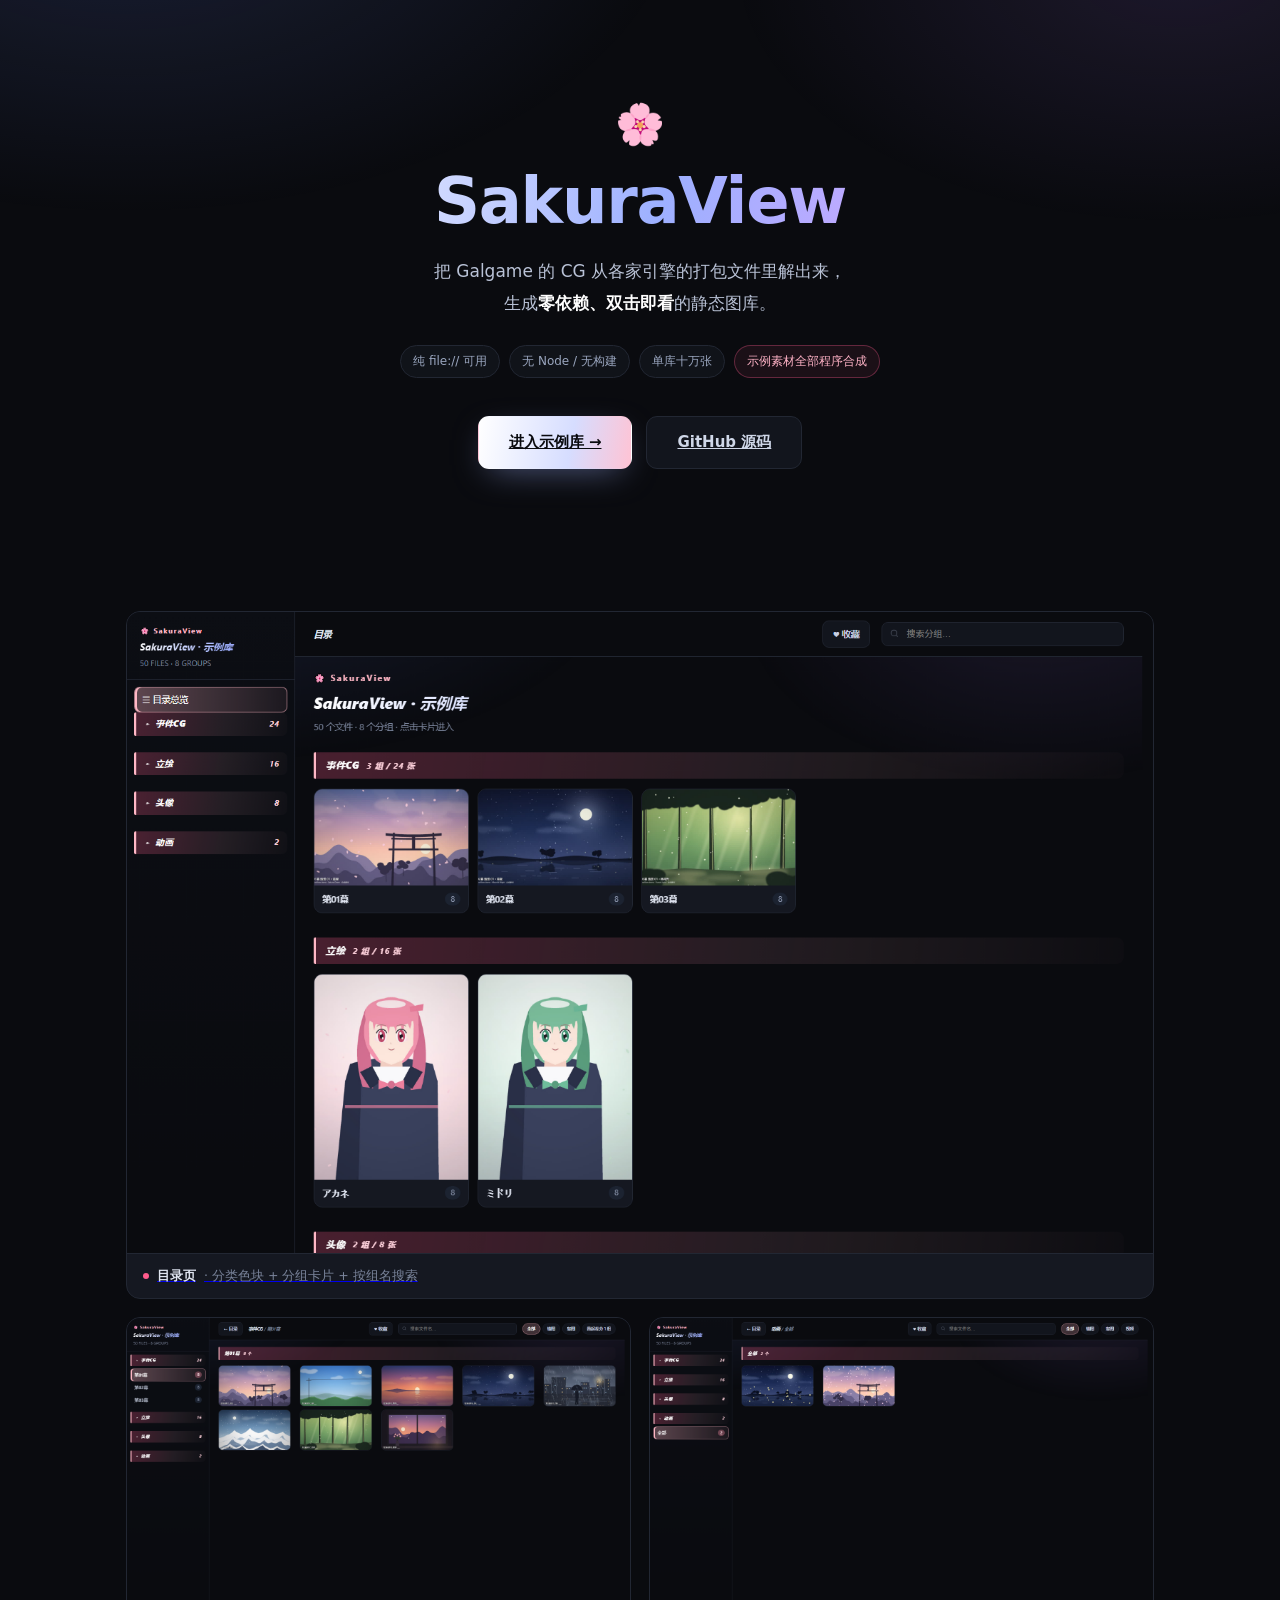
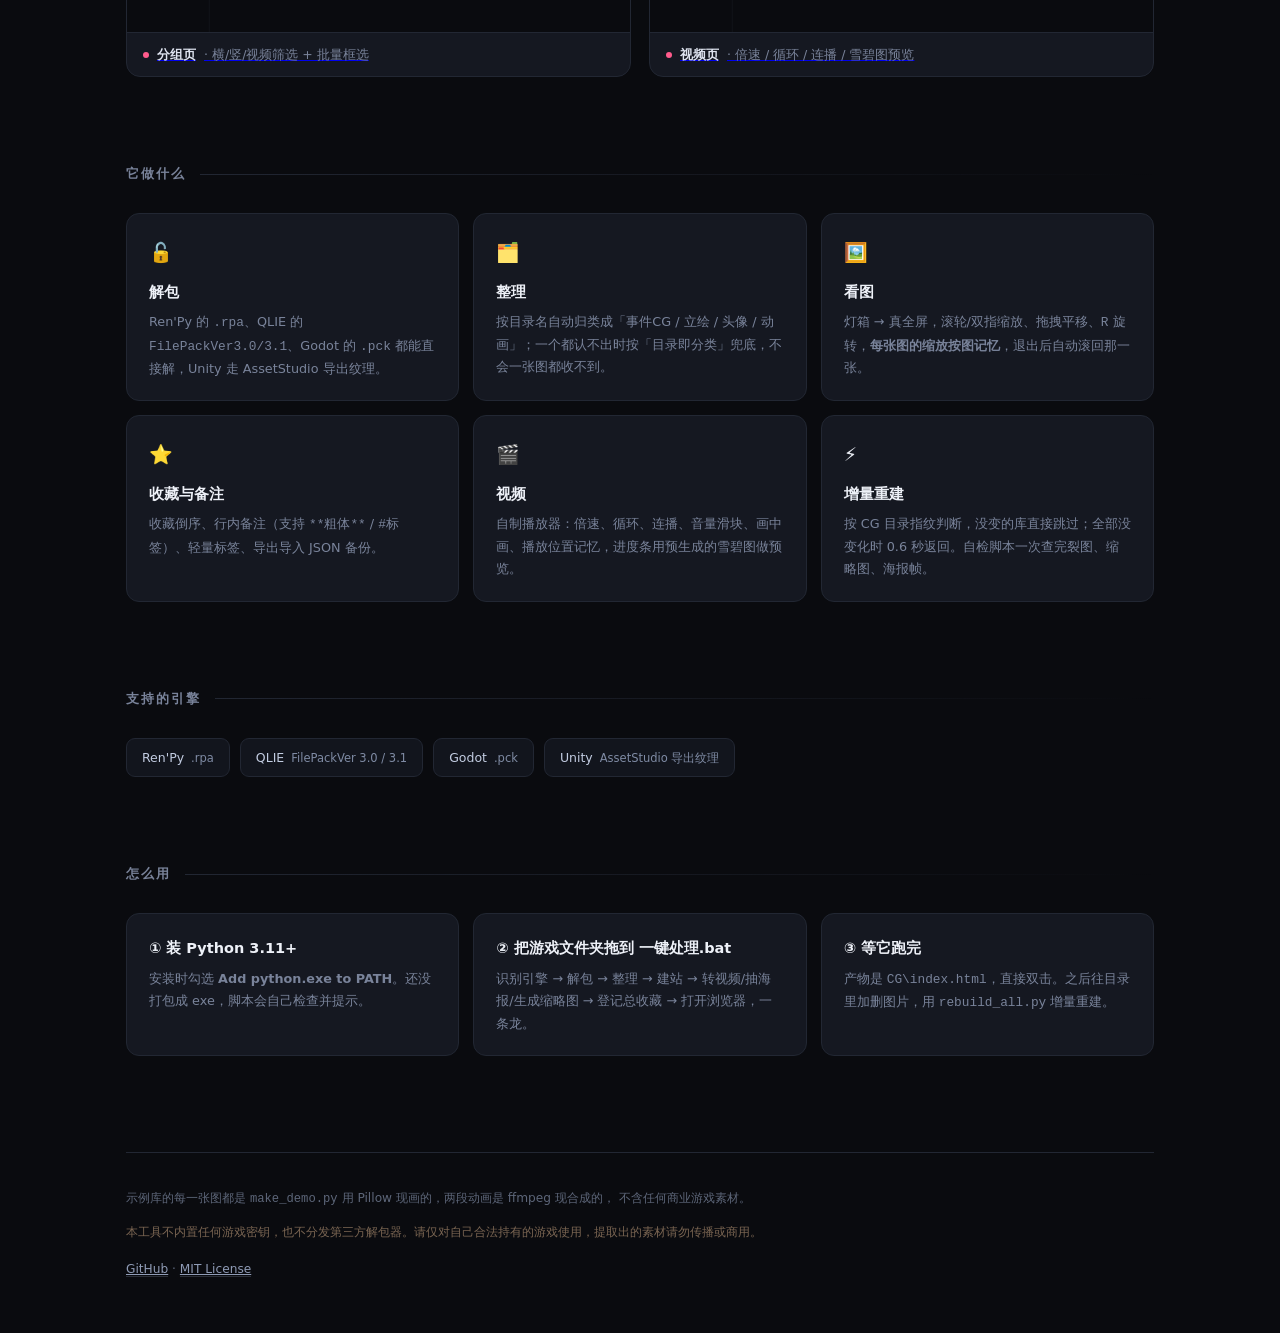
==== index.html @ 533a281e "加 GitHub Pages 落地页 - index.html：首屏 + 三张截图 + 特性/引擎/快速上手，配色沿用站点主题 - .nojekyll：关掉 Jekyll，否则 _thumbs / _" ====
<!DOCTYPE html>
<html lang="zh-CN">
<head>
<meta charset="utf-8">
<meta name="viewport" content="width=device-width,initial-scale=1">
<title>SakuraView · Galgame CG 图库生成器</title>
<meta name="description" content="把 Galgame 的 CG 从各家引擎的打包文件里解出来，生成零依赖、双击即看的静态图库。">
<link rel="icon" href="data:image/svg+xml,<svg xmlns='http://www.w3.org/2000/svg' viewBox='0 0 100 100'><text y='.9em' font-size='90'>🌸</text></svg>">
<style>
  :root{
    --bg:#0a0b0f; --card:#151821; --line:#222733; --text:#e9ecf3; --muted:#79839a;
    --accent:#6f8cff; --accent2:#a77bff; --fav:#ff5b8c;
  }
  *{box-sizing:border-box;margin:0;padding:0}
  html{scroll-behavior:smooth}
  body{
    background:var(--bg); color:var(--text); min-height:100vh;
    font:14px/1.7 "Segoe UI","PingFang SC","Microsoft YaHei",system-ui,sans-serif;
    -webkit-font-smoothing:antialiased; overflow-x:hidden;
  }
  body::before{
    content:""; position:fixed; inset:0; pointer-events:none; z-index:0;
    background:
      radial-gradient(900px 520px at 10% -12%, rgba(111,140,255,.16), transparent 62%),
      radial-gradient(720px 420px at 92% -4%, rgba(167,123,255,.12), transparent 62%),
      radial-gradient(760px 520px at 50% 108%, rgba(255,91,140,.07), transparent 62%);
  }
  .wrap{position:relative; z-index:1; max-width:1080px; margin:0 auto; padding:0 26px}

  /* ── 首屏 ── */
  header{padding:104px 0 64px; text-align:center}
  .sakura{font-size:40px; line-height:1; margin-bottom:22px; display:block}
  h1{
    font-size:clamp(38px,6.4vw,64px); font-weight:800; letter-spacing:-.02em; line-height:1.1;
    background:linear-gradient(102deg,#fff 10%,#9db0ff 52%,#c6a8ff 76%,#ff9ab6 100%);
    -webkit-background-clip:text; background-clip:text; color:transparent;
  }
  .tagline{margin-top:20px; font-size:clamp(14px,2vw,17px); color:#b9c2d6; line-height:1.85}
  .tagline b{color:#fff; font-weight:600}
  .badges{margin-top:26px; display:flex; gap:9px; justify-content:center; flex-wrap:wrap}
  .badge{
    font-size:12px; padding:5px 12px; border-radius:99px; color:#9aa6bf;
    border:1px solid var(--line); background:#101319;
  }
  .badge.hot{color:#ffb3c6; border-color:rgba(255,91,140,.32); background:rgba(255,91,140,.07)}

  .cta{margin-top:38px; display:flex; gap:14px; justify-content:center; flex-wrap:wrap}
  .btn{
    display:inline-flex; align-items:center; gap:9px; padding:13px 30px; border-radius:11px;
    font-size:15px; font-weight:700; transition:.18s; border:1px solid transparent;
  }
  .btn.primary{
    color:#0a0b0f; background:linear-gradient(100deg,#ffffff,#d6ddff 60%,#ffc3d4);
    box-shadow:0 10px 34px -12px rgba(160,180,255,.55);
  }
  .btn.primary:hover{transform:translateY(-2px); box-shadow:0 16px 40px -12px rgba(160,180,255,.7)}
  .btn.ghost{color:#cfd7e8; border-color:var(--line); background:#12151d}
  .btn.ghost:hover{background:#1b2231; color:#fff; border-color:rgba(111,140,255,.5); transform:translateY(-2px)}

  /* ── 截图 ── */
  .shots{margin:78px 0 0; display:grid; gap:18px}
  .shot{
    border:1px solid var(--line); border-radius:14px; overflow:hidden; background:var(--card);
    transition:.2s; display:block;
  }
  .shot:hover{border-color:rgba(111,140,255,.45); transform:translateY(-3px);
    box-shadow:0 22px 50px -24px rgba(0,0,0,.9)}
  .shot img{display:block; width:100%; height:auto}
  .shot .cap{
    padding:11px 16px; font-size:12.5px; color:var(--muted);
    border-top:1px solid var(--line); display:flex; align-items:center; gap:8px;
  }
  .shot .cap b{color:#dfe4f0; font-weight:600}
  .shot .cap .dot{width:6px; height:6px; border-radius:50%; background:var(--fav); flex:none}
  .shots .row2{display:grid; gap:18px; grid-template-columns:1fr 1fr}
  @media (max-width:720px){ .shots .row2{grid-template-columns:1fr} }

  /* ── 特性 ── */
  section{padding:86px 0 0}
  h2{
    font-size:13px; font-weight:700; letter-spacing:.16em; text-transform:uppercase;
    color:var(--muted); margin-bottom:28px; display:flex; align-items:center; gap:14px;
  }
  h2::after{content:""; flex:1; height:1px; background:linear-gradient(90deg,var(--line),transparent)}
  .grid{display:grid; gap:14px; grid-template-columns:repeat(auto-fill,minmax(255px,1fr))}
  .card{
    padding:22px 22px 20px; border-radius:13px; border:1px solid var(--line); background:var(--card);
    transition:.18s;
  }
  .card:hover{border-color:rgba(111,140,255,.35); background:#171b26}
  .card .ico{font-size:19px; margin-bottom:11px; display:block}
  .card h3{font-size:14.5px; font-weight:700; margin-bottom:7px; color:#eef1f8}
  .card p{font-size:12.8px; color:var(--muted); line-height:1.75}

  /* ── 引擎 ── */
  .engines{display:flex; flex-wrap:wrap; gap:10px}
  .eng{
    font-size:12.5px; padding:8px 15px; border-radius:9px; color:#c3cde2;
    border:1px solid var(--line); background:#12151d;
  }
  .eng span{color:#7f8ba4; font-size:11.5px; margin-left:7px}

  /* ── 页脚 ── */
  footer{
    margin-top:96px; padding:34px 0 54px; border-top:1px solid var(--line);
    color:#5d6679; font-size:12.2px; line-height:1.9;
  }
  footer a{color:#8f9bb5; border-bottom:1px solid rgba(143,155,181,.25)}
  footer a:hover{color:#c9d4ea}
  .warn{color:#7a6552; margin-top:10px}
</style>
</head>
<body>
<div class="wrap">

  <header>
    <span class="sakura">🌸</span>
    <h1>SakuraView</h1>
    <p class="tagline">
      把 Galgame 的 CG 从各家引擎的打包文件里解出来，<br>
      生成<b>零依赖、双击即看</b>的静态图库。
    </p>
    <div class="badges">
      <span class="badge">纯 file:// 可用</span>
      <span class="badge">无 Node / 无构建</span>
      <span class="badge">单库十万张</span>
      <span class="badge hot">示例素材全部程序合成</span>
    </div>
    <div class="cta">
      <a class="btn primary" href="demo/CG/index.html">进入示例库 →</a>
      <a class="btn ghost" href="https://github.com/hongcheng343432121/SakuraView">GitHub 源码</a>
    </div>
  </header>

  <div class="shots">
    <a class="shot" href="demo/CG/index.html">
      <img src="docs/screenshots/01-index.png" alt="目录页：按分类分组，卡片带缩略图">
      <div class="cap"><span class="dot"></span><b>目录页</b> · 分类色块 + 分组卡片 + 按组名搜索</div>
    </a>
    <div class="row2">
      <a class="shot" href="demo/CG/p01.html">
        <img src="docs/screenshots/02-group.png" alt="分组页：图片网格">
        <div class="cap"><span class="dot"></span><b>分组页</b> · 横/竖/视频筛选 + 批量框选</div>
      </a>
      <a class="shot" href="demo/CG/p08.html">
        <img src="docs/screenshots/03-video.png" alt="视频页：自制播放器">
        <div class="cap"><span class="dot"></span><b>视频页</b> · 倍速 / 循环 / 连播 / 雪碧图预览</div>
      </a>
    </div>
  </div>

  <section>
    <h2>它做什么</h2>
    <div class="grid">
      <div class="card">
        <span class="ico">🔓</span>
        <h3>解包</h3>
        <p>Ren'Py 的 <code>.rpa</code>、QLIE 的 <code>FilePackVer3.0/3.1</code>、Godot 的 <code>.pck</code> 都能直接解，Unity 走 AssetStudio 导出纹理。</p>
      </div>
      <div class="card">
        <span class="ico">🗂️</span>
        <h3>整理</h3>
        <p>按目录名自动归类成「事件CG / 立绘 / 头像 / 动画」；一个都认不出时按「目录即分类」兜底，不会一张图都收不到。</p>
      </div>
      <div class="card">
        <span class="ico">🖼️</span>
        <h3>看图</h3>
        <p>灯箱 → 真全屏，滚轮/双指缩放、拖拽平移、<kbd>R</kbd> 旋转，<b>每张图的缩放按图记忆</b>，退出后自动滚回那一张。</p>
      </div>
      <div class="card">
        <span class="ico">⭐</span>
        <h3>收藏与备注</h3>
        <p>收藏倒序、行内备注（支持 <code>**粗体**</code> / <code>#标签</code>）、轻量标签、导出导入 JSON 备份。</p>
      </div>
      <div class="card">
        <span class="ico">🎬</span>
        <h3>视频</h3>
        <p>自制播放器：倍速、循环、连播、音量滑块、画中画、播放位置记忆，进度条用预生成的雪碧图做预览。</p>
      </div>
      <div class="card">
        <span class="ico">⚡</span>
        <h3>增量重建</h3>
        <p>按 CG 目录指纹判断，没变的库直接跳过；全部没变化时 0.6 秒返回。自检脚本一次查完裂图、缩略图、海报帧。</p>
      </div>
    </div>
  </section>

  <section>
    <h2>支持的引擎</h2>
    <div class="engines">
      <div class="eng">Ren'Py<span>.rpa</span></div>
      <div class="eng">QLIE<span>FilePackVer 3.0 / 3.1</span></div>
      <div class="eng">Godot<span>.pck</span></div>
      <div class="eng">Unity<span>AssetStudio 导出纹理</span></div>
    </div>
  </section>

  <section>
    <h2>怎么用</h2>
    <div class="grid">
      <div class="card">
        <h3>① 装 Python 3.11+</h3>
        <p>安装时勾选 <b>Add python.exe to PATH</b>。还没打包成 exe，脚本会自己检查并提示。</p>
      </div>
      <div class="card">
        <h3>② 把游戏文件夹拖到 一键处理.bat</h3>
        <p>识别引擎 → 解包 → 整理 → 建站 → 转视频/抽海报/生成缩略图 → 登记总收藏 → 打开浏览器，一条龙。</p>
      </div>
      <div class="card">
        <h3>③ 等它跑完</h3>
        <p>产物是 <code>CG\index.html</code>，直接双击。之后往目录里加删图片，用 <code>rebuild_all.py</code> 增量重建。</p>
      </div>
    </div>
  </section>

  <footer>
    <p>
      示例库的每一张图都是 <code>make_demo.py</code> 用 Pillow 现画的，两段动画是 ffmpeg 现合成的，
      不含任何商业游戏素材。
    </p>
    <p class="warn">
      本工具不内置任何游戏密钥，也不分发第三方解包器。请仅对自己合法持有的游戏使用，提取出的素材请勿传播或商用。
    </p>
    <p style="margin-top:14px">
      <a href="https://github.com/hongcheng343432121/SakuraView">GitHub</a> ·
      <a href="https://github.com/hongcheng343432121/SakuraView/blob/main/LICENSE">MIT License</a>
    </p>
  </footer>

</div>
</body>
</html>
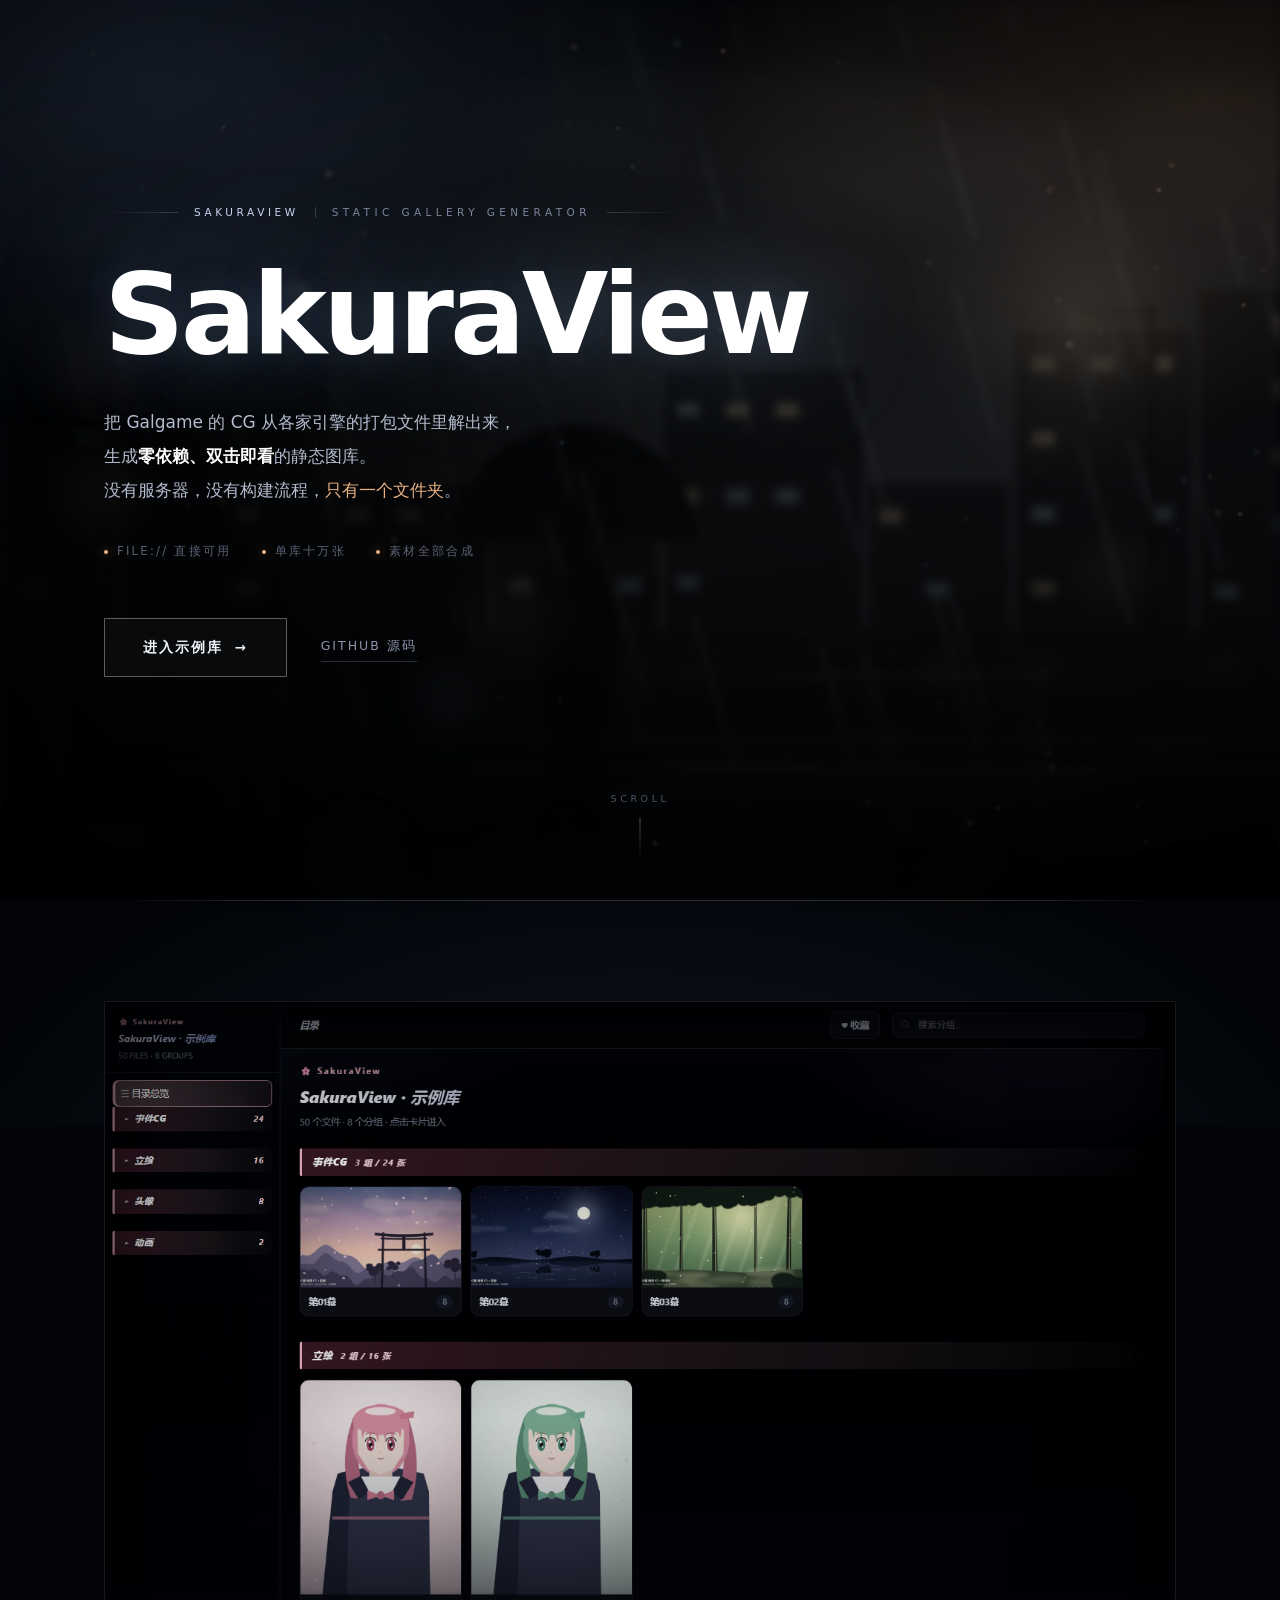
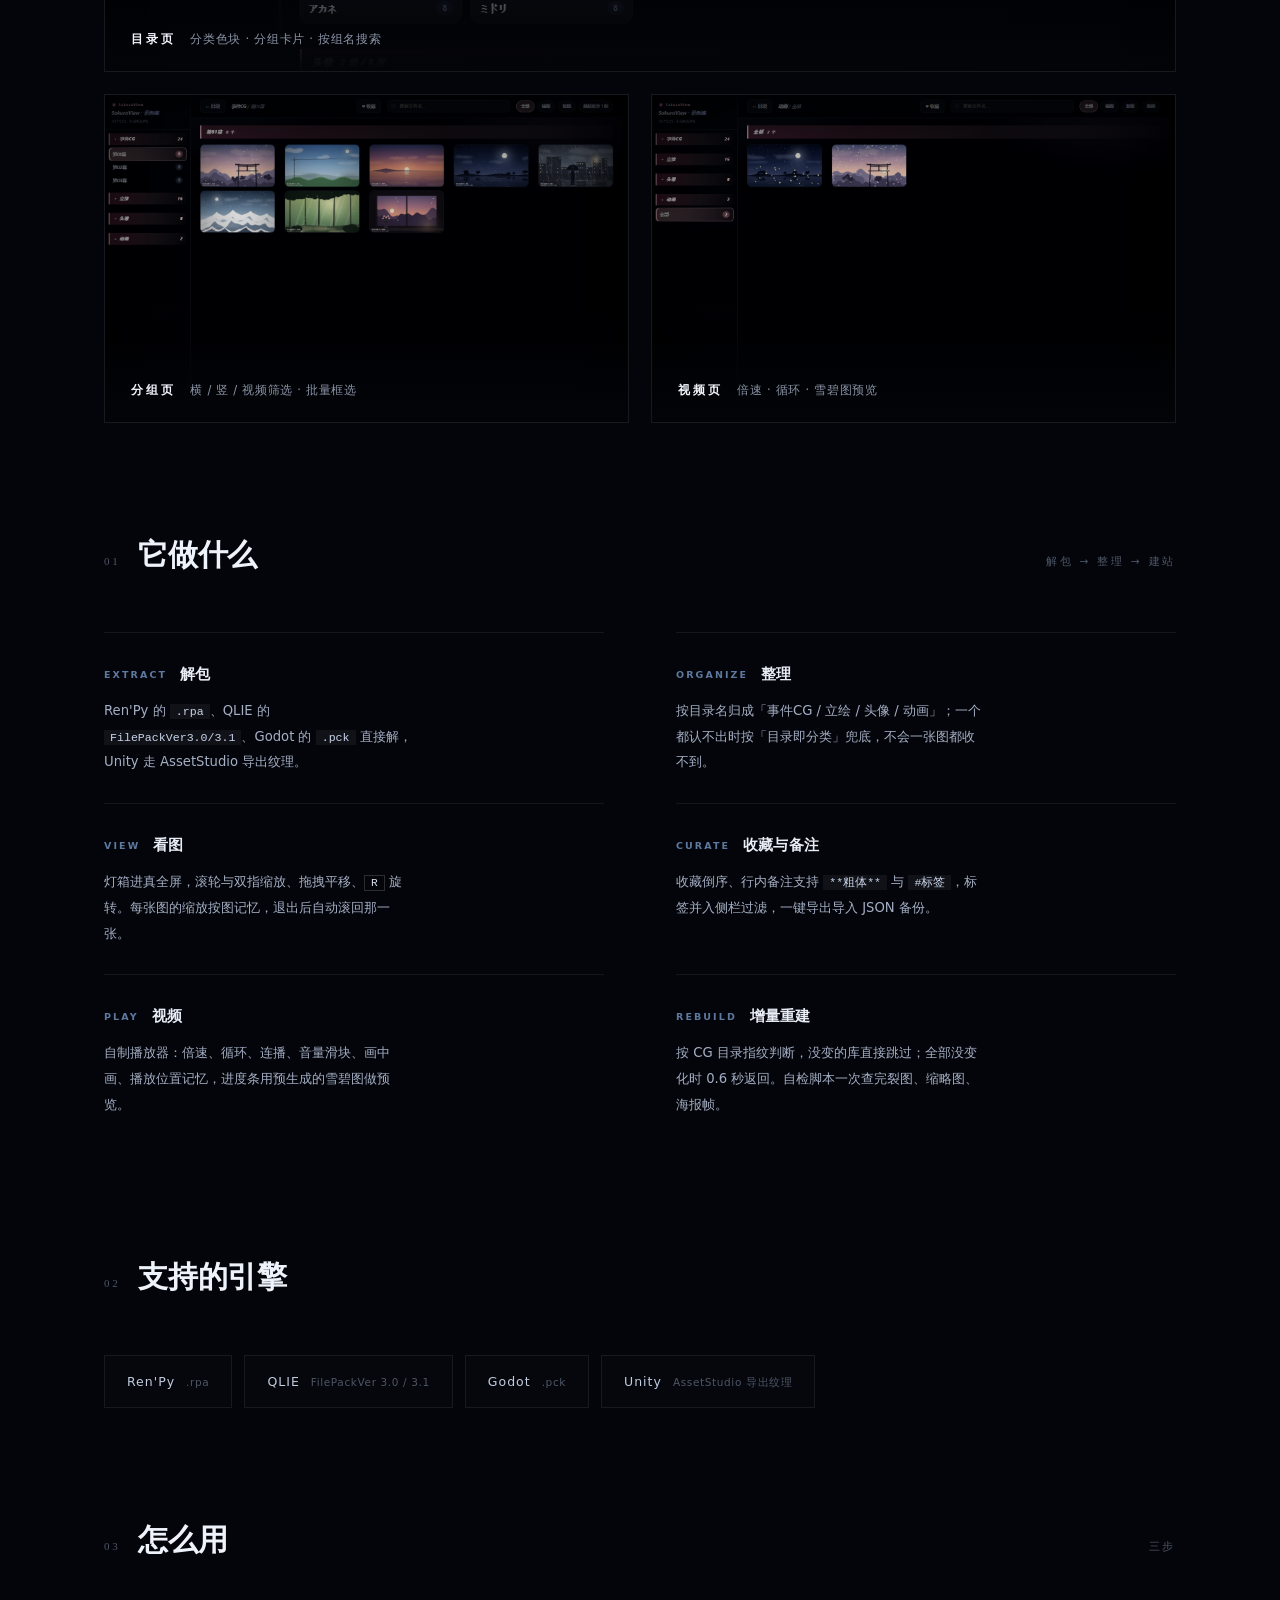
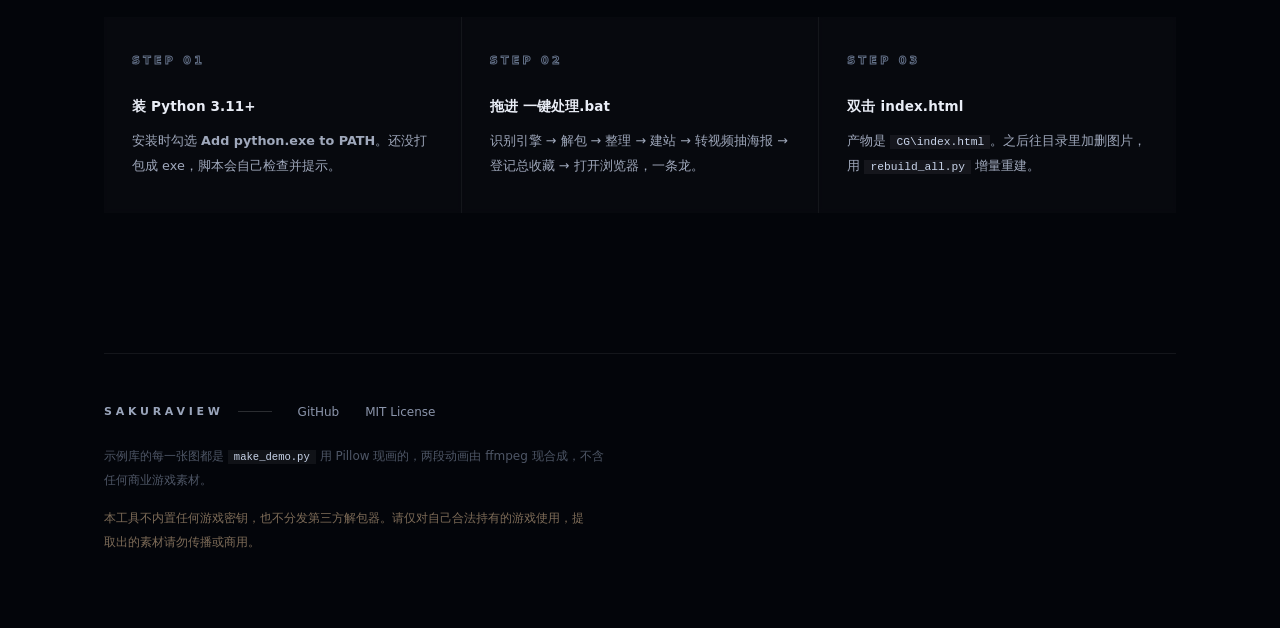
==== commit be68670f: "落地页按 PV 的视觉语言重做 从参考 PV 抽帧分析出的语言：极暗底 + 局部高光、bokeh 光点、浅景深、 粗黑无衬线大标题、细线分隔的宽字距小字、低饱和 + 胶片颗粒。  - 首屏改用示例 C" ====
--- a/index.html
+++ b/index.html
@@ -8,185 +8,380 @@
 <link rel="icon" href="data:image/svg+xml,<svg xmlns='http://www.w3.org/2000/svg' viewBox='0 0 100 100'><text y='.9em' font-size='90'>🌸</text></svg>">
 <style>
   :root{
-    --bg:#0a0b0f; --card:#151821; --line:#222733; --text:#e9ecf3; --muted:#79839a;
-    --accent:#6f8cff; --accent2:#a77bff; --fav:#ff5b8c;
+    --ink:#03050a;
+    --text:#e8ebf2;
+    --dim:#9fa8bb;
+    --faint:#5a6274;
+    --cool:#86abdf;
+    --warm:#e8b183;
+    --line:rgba(255,255,255,.07);
+    --line2:rgba(255,255,255,.16);
+    --sans:"Segoe UI","PingFang SC","Microsoft YaHei",system-ui,sans-serif;
+    --serif:Georgia,"Songti SC",serif;
   }
   *{box-sizing:border-box;margin:0;padding:0}
   html{scroll-behavior:smooth}
   body{
-    background:var(--bg); color:var(--text); min-height:100vh;
-    font:14px/1.7 "Segoe UI","PingFang SC","Microsoft YaHei",system-ui,sans-serif;
-    -webkit-font-smoothing:antialiased; overflow-x:hidden;
-  }
-  body::before{
-    content:""; position:fixed; inset:0; pointer-events:none; z-index:0;
+    background:var(--ink); color:var(--text); min-height:100vh; overflow-x:hidden;
+    font:15px/1.85 var(--sans); -webkit-font-smoothing:antialiased;
+  }
+  a{color:inherit;text-decoration:none}
+
+  /* ══ 背景：剧照 · 雾 · 光斑 · 暗角 · 颗粒 ══════════ */
+  .bg,.fog,.bokeh,.vig,.grain{position:fixed;inset:0;pointer-events:none}
+
+  /* 剧照层：拿一张示例 CG 当"场景底"，重度压暗+虚化，只留氛围 */
+  .bg{
+    z-index:0;
+    background:url("demo/CG/事件CG/第01幕/demo_c01_05.jpg") center 52%/cover no-repeat;
+    filter:brightness(.46) saturate(.52) blur(4px);
+    opacity:.95;
+  }
+  /* 压一层从下往上的黑，让文字永远压得住；中间留一线，别把画面全埋了 */
+  .bg::after{
+    content:""; position:absolute; inset:0;
     background:
-      radial-gradient(900px 520px at 10% -12%, rgba(111,140,255,.16), transparent 62%),
-      radial-gradient(720px 420px at 92% -4%, rgba(167,123,255,.12), transparent 62%),
-      radial-gradient(760px 520px at 50% 108%, rgba(255,91,140,.07), transparent 62%);
-  }
-  .wrap{position:relative; z-index:1; max-width:1080px; margin:0 auto; padding:0 26px}
-
-  /* ── 首屏 ── */
-  header{padding:104px 0 64px; text-align:center}
-  .sakura{font-size:40px; line-height:1; margin-bottom:22px; display:block}
+      linear-gradient(96deg, rgba(3,5,10,.94) 0%, rgba(3,5,10,.80) 34%, rgba(3,5,10,.46) 58%, rgba(3,5,10,.30) 100%),
+      linear-gradient(180deg, rgba(3,5,10,.60) 0%, transparent 24%, rgba(3,5,10,.42) 72%, var(--ink) 98%);
+  }
+
+  /* 雾：三团大范围径向渐变，缓慢漂 */
+  .fog{z-index:1;opacity:.9}
+  .fog i{position:absolute;inset:-25%;display:block;will-change:transform}
+  .fog i:nth-child(1){
+    background:radial-gradient(46% 40% at 24% 22%, rgba(110,150,215,.20), transparent 68%);
+    animation:driftA 54s ease-in-out infinite alternate;
+  }
+  .fog i:nth-child(2){
+    background:radial-gradient(40% 36% at 80% 24%, rgba(220,150,95,.13), transparent 70%);
+    animation:driftB 68s ease-in-out infinite alternate;
+  }
+  .fog i:nth-child(3){
+    background:radial-gradient(55% 46% at 50% 108%, rgba(190,214,250,.09), transparent 72%);
+    animation:driftA 82s ease-in-out infinite alternate-reverse;
+  }
+  @keyframes driftA{from{transform:translate3d(-2.4%,-1.6%,0) scale(1)}to{transform:translate3d(2.8%,2.2%,0) scale(1.1)}}
+  @keyframes driftB{from{transform:translate3d(2%,1.4%,0) scale(1.06)}to{transform:translate3d(-2.6%,-2%,0) scale(1)}}
+
+  /* 光斑：远景小点（吊灯串）+ 近景大光斑，全部 blur，慢速漂浮 */
+  .bokeh{z-index:1}
+  .bokeh i{
+    position:absolute; display:block; border-radius:50%;
+    animation:bob 22s ease-in-out infinite alternate;
+  }
+  @keyframes bob{from{transform:translate3d(0,0,0)}to{transform:translate3d(0,-26px,0)}}
+
+  .vig{
+    z-index:2;
+    background:
+      radial-gradient(120% 88% at 50% 36%, transparent 32%, rgba(0,0,0,.55) 78%, rgba(0,0,0,.85) 100%);
+  }
+  .grain{
+    z-index:3; opacity:.055; mix-blend-mode:overlay;
+    background-image:url("data:image/svg+xml,%3Csvg xmlns='http://www.w3.org/2000/svg' width='170' height='170'%3E%3Cfilter id='n'%3E%3CfeTurbulence type='fractalNoise' baseFrequency='.9' numOctaves='3' stitchTiles='stitch'/%3E%3C/filter%3E%3Crect width='100%25' height='100%25' filter='url(%23n)'/%3E%3C/svg%3E");
+  }
+
+  .wrap{position:relative;z-index:4;max-width:1140px;margin:0 auto;padding:0 34px}
+
+  /* ══ Hero ═════════════════════════════════════ */
+  .hero{
+    min-height:100vh; display:flex; flex-direction:column; justify-content:center;
+    padding:110px 0 130px; position:relative;
+  }
+  /* 片尾那种「细线 + 大写 + 宽字距」的标识组合 */
+  .mark{
+    display:flex; align-items:center; gap:16px; margin-bottom:40px;
+    font-size:10.5px; letter-spacing:.42em; text-transform:uppercase; color:#7c869c;
+    animation:rise 1s .05s both;
+  }
+  .mark::before,.mark::after{content:""; height:1px; flex:1; max-width:74px;
+    background:linear-gradient(90deg,transparent,var(--line2))}
+  .mark::after{background:linear-gradient(90deg,var(--line2),transparent)}
+  .mark b{color:#c9d6ee; font-weight:500; letter-spacing:.34em}
+  .mark i{width:1px; height:11px; background:var(--line2); display:block}
+
   h1{
-    font-size:clamp(38px,6.4vw,64px); font-weight:800; letter-spacing:-.02em; line-height:1.1;
-    background:linear-gradient(102deg,#fff 10%,#9db0ff 52%,#c6a8ff 76%,#ff9ab6 100%);
-    -webkit-background-clip:text; background-clip:text; color:transparent;
-  }
-  .tagline{margin-top:20px; font-size:clamp(14px,2vw,17px); color:#b9c2d6; line-height:1.85}
-  .tagline b{color:#fff; font-weight:600}
-  .badges{margin-top:26px; display:flex; gap:9px; justify-content:center; flex-wrap:wrap}
-  .badge{
-    font-size:12px; padding:5px 12px; border-radius:99px; color:#9aa6bf;
-    border:1px solid var(--line); background:#101319;
-  }
-  .badge.hot{color:#ffb3c6; border-color:rgba(255,91,140,.32); background:rgba(255,91,140,.07)}
-
-  .cta{margin-top:38px; display:flex; gap:14px; justify-content:center; flex-wrap:wrap}
+    font-family:var(--sans); font-weight:800; letter-spacing:-.035em;
+    font-size:clamp(52px,9.2vw,112px); line-height:.94; color:#fff;
+    text-shadow:0 0 120px rgba(150,185,240,.35), 0 0 40px rgba(150,185,240,.14);
+    animation:rise 1.2s .1s both;
+  }
+  .lede{
+    margin-top:38px; max-width:46ch; font-size:clamp(15px,1.5vw,17px);
+    color:#b3bccf; line-height:2;
+    animation:rise 1s .26s both;
+  }
+  .lede b{color:#fff; font-weight:600}
+  .lede em{font-style:normal; color:var(--warm)}
+
+  .meta{
+    margin-top:34px; display:flex; flex-wrap:wrap; gap:10px 30px;
+    font-size:11.5px; letter-spacing:.2em; text-transform:uppercase; color:var(--faint);
+    animation:rise 1s .36s both;
+  }
+  .meta span{display:flex; align-items:center; gap:9px}
+  .meta span::before{
+    content:""; width:4px; height:4px; border-radius:50%; background:var(--warm);
+    box-shadow:0 0 12px rgba(232,177,131,.95);
+  }
+
+  .cta{margin-top:56px; display:flex; align-items:center; gap:34px; flex-wrap:wrap;
+       animation:rise 1s .46s both}
   .btn{
-    display:inline-flex; align-items:center; gap:9px; padding:13px 30px; border-radius:11px;
-    font-size:15px; font-weight:700; transition:.18s; border:1px solid transparent;
-  }
-  .btn.primary{
-    color:#0a0b0f; background:linear-gradient(100deg,#ffffff,#d6ddff 60%,#ffc3d4);
-    box-shadow:0 10px 34px -12px rgba(160,180,255,.55);
-  }
-  .btn.primary:hover{transform:translateY(-2px); box-shadow:0 16px 40px -12px rgba(160,180,255,.7)}
-  .btn.ghost{color:#cfd7e8; border-color:var(--line); background:#12151d}
-  .btn.ghost:hover{background:#1b2231; color:#fff; border-color:rgba(111,140,255,.5); transform:translateY(-2px)}
-
-  /* ── 截图 ── */
-  .shots{margin:78px 0 0; display:grid; gap:18px}
+    display:inline-flex; align-items:center; gap:12px; padding:16px 38px;
+    font-size:13.5px; font-weight:600; letter-spacing:.14em; text-transform:uppercase;
+    color:#eef2fa; border:1px solid rgba(255,255,255,.34); border-radius:1px;
+    background:rgba(255,255,255,.03); position:relative; overflow:hidden;
+    transition:.4s cubic-bezier(.4,0,.2,1); backdrop-filter:blur(3px);
+  }
+  .btn::after{
+    content:""; position:absolute; inset:-1px; opacity:0; transition:.4s;
+    background:radial-gradient(120% 130% at 50% 120%, rgba(200,220,255,.45), transparent 70%);
+  }
+  .btn:hover{border-color:#fff; color:#fff; box-shadow:0 0 60px -12px rgba(180,205,255,.65)}
+  .btn:hover::after{opacity:1}
+  .btn .arw{transition:transform .4s}
+  .btn:hover .arw{transform:translateX(6px)}
+  .link{
+    font-size:12.5px; letter-spacing:.16em; text-transform:uppercase; color:#8b95ab;
+    border-bottom:1px solid rgba(139,149,171,.3); padding-bottom:3px; transition:.3s;
+  }
+  .link:hover{color:#e6ecf8; border-color:rgba(230,236,248,.7)}
+
+  /* 滚动提示 */
+  .scroll{
+    position:absolute; left:50%; bottom:38px; transform:translateX(-50%);
+    display:flex; flex-direction:column; align-items:center; gap:10px;
+    font-size:9.5px; letter-spacing:.38em; text-transform:uppercase; color:#4e5666;
+    animation:fadeIn 1.4s 1.2s both;
+  }
+  .scroll::after{
+    content:""; width:1px; height:44px;
+    background:linear-gradient(180deg,rgba(255,255,255,.32),transparent);
+  }
+  @keyframes fadeIn{from{opacity:0}to{opacity:1}}
+  @keyframes rise{from{opacity:0;transform:translateY(26px)}to{opacity:1;transform:none}}
+
+  /* ══ 剧照区 ═══════════════════════════════════ */
+  .rule{height:1px; background:linear-gradient(90deg,transparent,var(--line2) 15%,var(--line2) 85%,transparent)}
+
+  .shots{padding:100px 0 0}
   .shot{
-    border:1px solid var(--line); border-radius:14px; overflow:hidden; background:var(--card);
-    transition:.2s; display:block;
-  }
-  .shot:hover{border-color:rgba(111,140,255,.45); transform:translateY(-3px);
-    box-shadow:0 22px 50px -24px rgba(0,0,0,.9)}
-  .shot img{display:block; width:100%; height:auto}
+    display:block; position:relative; overflow:hidden;
+    border:1px solid var(--line); background:#06080d;
+    transition:.5s cubic-bezier(.4,0,.2,1);
+  }
+  /* 低饱和 + 强暗角：让截图像"剧照"而不是"网页截图" */
+  .shot img{
+    display:block; width:100%; height:auto;
+    filter:saturate(.74) brightness(.86) contrast(1.08);
+    transition:.5s cubic-bezier(.4,0,.2,1);
+  }
+  .shot::after{
+    content:""; position:absolute; inset:0; pointer-events:none; transition:.5s;
+    box-shadow:inset 0 0 120px rgba(0,0,0,.75), inset 0 0 40px rgba(0,0,0,.45);
+    background:linear-gradient(180deg,rgba(3,5,10,.35),transparent 22%,transparent 62%,rgba(3,5,10,.55));
+  }
+  .shot:hover{border-color:rgba(190,215,255,.4); transform:translateY(-5px)}
+  .shot:hover img{filter:saturate(.98) brightness(1.02) contrast(1.03); transform:scale(1.012)}
+  .shot:hover::after{box-shadow:inset 0 0 70px rgba(0,0,0,.3)}
   .shot .cap{
-    padding:11px 16px; font-size:12.5px; color:var(--muted);
-    border-top:1px solid var(--line); display:flex; align-items:center; gap:8px;
-  }
-  .shot .cap b{color:#dfe4f0; font-weight:600}
-  .shot .cap .dot{width:6px; height:6px; border-radius:50%; background:var(--fav); flex:none}
-  .shots .row2{display:grid; gap:18px; grid-template-columns:1fr 1fr}
-  @media (max-width:720px){ .shots .row2{grid-template-columns:1fr} }
-
-  /* ── 特性 ── */
-  section{padding:86px 0 0}
-  h2{
-    font-size:13px; font-weight:700; letter-spacing:.16em; text-transform:uppercase;
-    color:var(--muted); margin-bottom:28px; display:flex; align-items:center; gap:14px;
-  }
-  h2::after{content:""; flex:1; height:1px; background:linear-gradient(90deg,var(--line),transparent)}
-  .grid{display:grid; gap:14px; grid-template-columns:repeat(auto-fill,minmax(255px,1fr))}
-  .card{
-    padding:22px 22px 20px; border-radius:13px; border:1px solid var(--line); background:var(--card);
-    transition:.18s;
-  }
-  .card:hover{border-color:rgba(111,140,255,.35); background:#171b26}
-  .card .ico{font-size:19px; margin-bottom:11px; display:block}
-  .card h3{font-size:14.5px; font-weight:700; margin-bottom:7px; color:#eef1f8}
-  .card p{font-size:12.8px; color:var(--muted); line-height:1.75}
-
-  /* ── 引擎 ── */
-  .engines{display:flex; flex-wrap:wrap; gap:10px}
+    position:absolute; left:0; right:0; bottom:0; z-index:2; padding:40px 26px 20px;
+    display:flex; align-items:baseline; gap:14px; flex-wrap:wrap;
+    background:linear-gradient(0deg,rgba(2,4,8,.95),rgba(2,4,8,.5) 58%,transparent);
+  }
+  .shot .cap b{
+    font-size:12px; font-weight:700; letter-spacing:.26em; text-transform:uppercase; color:#f0f4fc;
+  }
+  .shot .cap i{font-style:normal; font-size:11.5px; letter-spacing:.06em; color:#8b93a6}
+  .shots .duo{display:grid; gap:22px; grid-template-columns:1fr 1fr; margin-top:22px}
+  @media(max-width:780px){.shots .duo{grid-template-columns:1fr}}
+
+  /* ══ 章节 ═════════════════════════════════════ */
+  section{padding:104px 0 0}
+  .head{display:flex; align-items:baseline; gap:18px; margin-bottom:50px}
+  .head .num{font-family:var(--serif); font-size:11px; letter-spacing:.24em; color:#4e5666}
+  .head h2{
+    font-size:clamp(22px,2.8vw,30px); font-weight:800; letter-spacing:-.01em; color:#eef2fa;
+  }
+  .head .hint{margin-left:auto; font-size:10.5px; letter-spacing:.26em; text-transform:uppercase; color:#4e5666}
+
+  /* 特性：细线清单，无卡片 */
+  .feat{display:grid; grid-template-columns:1fr 1fr; gap:0 72px}
+  @media(max-width:840px){.feat{grid-template-columns:1fr; gap:0}}
+  .item{padding:28px 0; border-top:1px solid var(--line); transition:.4s}
+  .item:hover{border-color:var(--line2)}
+  .item h3{
+    font-size:14.5px; font-weight:700; letter-spacing:.01em; margin-bottom:10px; color:#e9edf6;
+    display:flex; align-items:center; gap:13px;
+  }
+  .item h3 .k{
+    font-size:9.5px; letter-spacing:.22em; text-transform:uppercase; color:var(--cool);
+    opacity:.7; font-weight:600;
+  }
+  .item p{font-size:13.2px; color:#a5afc4; line-height:1.95; max-width:37ch}
+  .item:hover h3 .k{opacity:1}
+
+  /* 引擎 */
+  .engines{display:flex; flex-wrap:wrap; gap:12px}
   .eng{
-    font-size:12.5px; padding:8px 15px; border-radius:9px; color:#c3cde2;
-    border:1px solid var(--line); background:#12151d;
-  }
-  .eng span{color:#7f8ba4; font-size:11.5px; margin-left:7px}
-
-  /* ── 页脚 ── */
+    padding:14px 22px; border:1px solid var(--line);
+    font-size:12.5px; letter-spacing:.08em; color:#c3cde0; transition:.35s;
+    background:rgba(255,255,255,.012);
+  }
+  .eng:hover{border-color:rgba(190,215,255,.42); color:#fff; background:rgba(134,171,223,.07)}
+  .eng span{color:#4e5666; font-size:10.5px; margin-left:11px; letter-spacing:.06em}
+
+  /* 步骤 */
+  .steps{display:grid; grid-template-columns:repeat(3,1fr); gap:1px; background:var(--line)}
+  @media(max-width:840px){.steps{grid-template-columns:1fr}}
+  .step{padding:34px 28px; background:rgba(3,5,10,.72); transition:.4s; backdrop-filter:blur(2px)}
+  .step:hover{background:rgba(255,255,255,.032)}
+  .step .n{
+    font-size:11px; letter-spacing:.3em; color:transparent; -webkit-text-stroke:1px rgba(190,215,255,.5);
+    display:block; margin-bottom:22px; font-weight:700;
+  }
+  .step h3{font-size:13.5px; font-weight:700; margin-bottom:10px; color:#e9edf6; letter-spacing:.01em}
+  .step p{font-size:12.8px; color:var(--dim); line-height:1.95}
+
+  code{
+    font-family:ui-monospace,"Cascadia Mono",Consolas,monospace; font-size:.88em;
+    color:#c9d4ea; background:rgba(255,255,255,.055); padding:1px 6px;
+  }
+  kbd{
+    font-family:ui-monospace,Consolas,monospace; font-size:.85em; padding:1px 6px;
+    border:1px solid var(--line2); color:#d5dcec;
+  }
+
+  /* ══ 页脚 ═════════════════════════════════════ */
   footer{
-    margin-top:96px; padding:34px 0 54px; border-top:1px solid var(--line);
-    color:#5d6679; font-size:12.2px; line-height:1.9;
-  }
-  footer a{color:#8f9bb5; border-bottom:1px solid rgba(143,155,181,.25)}
-  footer a:hover{color:#c9d4ea}
-  .warn{color:#7a6552; margin-top:10px}
+    margin-top:140px; padding:46px 0 74px; border-top:1px solid var(--line);
+    font-size:12px; color:#4e5666; line-height:2;
+  }
+  footer .frow{display:flex; flex-wrap:wrap; gap:10px 26px; align-items:center; margin-bottom:20px}
+  footer .brand{font-size:11px; font-weight:700; letter-spacing:.34em; text-transform:uppercase; color:#9aa5bb}
+  footer .brand::after{content:""; display:inline-block; width:34px; height:1px; background:var(--line2);
+    vertical-align:middle; margin-left:14px}
+  footer a{color:#8b95ab; transition:.25s}
+  footer a:hover{color:#e6ecf8}
+  .warn{color:#7e6c58; margin-top:14px; max-width:64ch}
+
+  /* 窄屏：宽字距的标识组合会撑破容器，这里收一收 */
+  @media(max-width:660px){
+    .wrap{padding:0 22px}
+    .hero{padding:84px 0 112px; min-height:auto}
+    .mark{font-size:9px; letter-spacing:.26em; flex-wrap:wrap; gap:10px; margin-bottom:30px}
+    .mark::before,.mark::after,.mark i{display:none}
+    h1{font-size:clamp(42px,13.5vw,64px); letter-spacing:-.03em}
+    .lede{font-size:14.5px; margin-top:28px}
+    .meta{font-size:10.5px; letter-spacing:.14em; gap:8px 20px}
+    .cta{gap:22px; margin-top:40px}
+    .btn{padding:14px 26px; font-size:12px; letter-spacing:.1em}
+    .scroll{display:none}
+    .shot .cap{padding:26px 16px 14px; gap:8px}
+    .feat{gap:0}
+    .item{padding:24px 0}
+  }
+
+  @media(prefers-reduced-motion:reduce){
+    *{animation:none !important; transition:none !important}
+    .shot img{filter:saturate(.8) brightness(.94)}
+  }
 </style>
 </head>
 <body>
+
+<div class="bg"></div>
+<div class="fog"><i></i><i></i><i></i></div>
+<div class="bokeh" id="bokeh"></div>
+<div class="vig"></div>
+<div class="grain"></div>
+
 <div class="wrap">
 
-  <header>
-    <span class="sakura">🌸</span>
+  <header class="hero">
+    <div class="mark"><b>SakuraView</b><i></i>Static Gallery Generator</div>
+
     <h1>SakuraView</h1>
-    <p class="tagline">
+
+    <p class="lede">
       把 Galgame 的 CG 从各家引擎的打包文件里解出来，<br>
-      生成<b>零依赖、双击即看</b>的静态图库。
+      生成<b>零依赖、双击即看</b>的静态图库。<br>
+      没有服务器，没有构建流程，<em>只有一个文件夹</em>。
     </p>
-    <div class="badges">
-      <span class="badge">纯 file:// 可用</span>
-      <span class="badge">无 Node / 无构建</span>
-      <span class="badge">单库十万张</span>
-      <span class="badge hot">示例素材全部程序合成</span>
-    </div>
+
+    <div class="meta">
+      <span>file:// 直接可用</span>
+      <span>单库十万张</span>
+      <span>素材全部合成</span>
+    </div>
+
     <div class="cta">
-      <a class="btn primary" href="demo/CG/index.html">进入示例库 →</a>
-      <a class="btn ghost" href="https://github.com/hongcheng343432121/SakuraView">GitHub 源码</a>
-    </div>
+      <a class="btn" href="demo/CG/index.html">进入示例库 <span class="arw">→</span></a>
+      <a class="link" href="https://github.com/hongcheng343432121/SakuraView">GitHub 源码</a>
+    </div>
+
+    <div class="scroll">Scroll</div>
   </header>
 
-  <div class="shots">
+  <div class="rule"></div>
+
+  <section class="shots">
     <a class="shot" href="demo/CG/index.html">
       <img src="docs/screenshots/01-index.png" alt="目录页：按分类分组，卡片带缩略图">
-      <div class="cap"><span class="dot"></span><b>目录页</b> · 分类色块 + 分组卡片 + 按组名搜索</div>
+      <div class="cap"><b>目录页</b><i>分类色块 · 分组卡片 · 按组名搜索</i></div>
     </a>
-    <div class="row2">
+    <div class="duo">
       <a class="shot" href="demo/CG/p01.html">
         <img src="docs/screenshots/02-group.png" alt="分组页：图片网格">
-        <div class="cap"><span class="dot"></span><b>分组页</b> · 横/竖/视频筛选 + 批量框选</div>
+        <div class="cap"><b>分组页</b><i>横 / 竖 / 视频筛选 · 批量框选</i></div>
       </a>
       <a class="shot" href="demo/CG/p08.html">
         <img src="docs/screenshots/03-video.png" alt="视频页：自制播放器">
-        <div class="cap"><span class="dot"></span><b>视频页</b> · 倍速 / 循环 / 连播 / 雪碧图预览</div>
+        <div class="cap"><b>视频页</b><i>倍速 · 循环 · 雪碧图预览</i></div>
       </a>
     </div>
-  </div>
+  </section>
 
   <section>
-    <h2>它做什么</h2>
-    <div class="grid">
-      <div class="card">
-        <span class="ico">🔓</span>
-        <h3>解包</h3>
-        <p>Ren'Py 的 <code>.rpa</code>、QLIE 的 <code>FilePackVer3.0/3.1</code>、Godot 的 <code>.pck</code> 都能直接解，Unity 走 AssetStudio 导出纹理。</p>
-      </div>
-      <div class="card">
-        <span class="ico">🗂️</span>
-        <h3>整理</h3>
-        <p>按目录名自动归类成「事件CG / 立绘 / 头像 / 动画」；一个都认不出时按「目录即分类」兜底，不会一张图都收不到。</p>
-      </div>
-      <div class="card">
-        <span class="ico">🖼️</span>
-        <h3>看图</h3>
-        <p>灯箱 → 真全屏，滚轮/双指缩放、拖拽平移、<kbd>R</kbd> 旋转，<b>每张图的缩放按图记忆</b>，退出后自动滚回那一张。</p>
-      </div>
-      <div class="card">
-        <span class="ico">⭐</span>
-        <h3>收藏与备注</h3>
-        <p>收藏倒序、行内备注（支持 <code>**粗体**</code> / <code>#标签</code>）、轻量标签、导出导入 JSON 备份。</p>
-      </div>
-      <div class="card">
-        <span class="ico">🎬</span>
-        <h3>视频</h3>
+    <div class="head">
+      <span class="num">01</span>
+      <h2>它做什么</h2>
+      <span class="hint">解包 → 整理 → 建站</span>
+    </div>
+    <div class="feat">
+      <div class="item">
+        <h3><span class="k">Extract</span>解包</h3>
+        <p>Ren'Py 的 <code>.rpa</code>、QLIE 的 <code>FilePackVer3.0/3.1</code>、Godot 的 <code>.pck</code> 直接解，Unity 走 AssetStudio 导出纹理。</p>
+      </div>
+      <div class="item">
+        <h3><span class="k">Organize</span>整理</h3>
+        <p>按目录名归成「事件CG / 立绘 / 头像 / 动画」；一个都认不出时按「目录即分类」兜底，不会一张图都收不到。</p>
+      </div>
+      <div class="item">
+        <h3><span class="k">View</span>看图</h3>
+        <p>灯箱进真全屏，滚轮与双指缩放、拖拽平移、<kbd>R</kbd> 旋转。每张图的缩放按图记忆，退出后自动滚回那一张。</p>
+      </div>
+      <div class="item">
+        <h3><span class="k">Curate</span>收藏与备注</h3>
+        <p>收藏倒序、行内备注支持 <code>**粗体**</code> 与 <code>#标签</code>，标签并入侧栏过滤，一键导出导入 JSON 备份。</p>
+      </div>
+      <div class="item">
+        <h3><span class="k">Play</span>视频</h3>
         <p>自制播放器：倍速、循环、连播、音量滑块、画中画、播放位置记忆，进度条用预生成的雪碧图做预览。</p>
       </div>
-      <div class="card">
-        <span class="ico">⚡</span>
-        <h3>增量重建</h3>
+      <div class="item">
+        <h3><span class="k">Rebuild</span>增量重建</h3>
         <p>按 CG 目录指纹判断，没变的库直接跳过；全部没变化时 0.6 秒返回。自检脚本一次查完裂图、缩略图、海报帧。</p>
       </div>
     </div>
   </section>
 
   <section>
-    <h2>支持的引擎</h2>
+    <div class="head">
+      <span class="num">02</span>
+      <h2>支持的引擎</h2>
+    </div>
     <div class="engines">
       <div class="eng">Ren'Py<span>.rpa</span></div>
       <div class="eng">QLIE<span>FilePackVer 3.0 / 3.1</span></div>
@@ -196,37 +391,83 @@
   </section>
 
   <section>
-    <h2>怎么用</h2>
-    <div class="grid">
-      <div class="card">
-        <h3>① 装 Python 3.11+</h3>
+    <div class="head">
+      <span class="num">03</span>
+      <h2>怎么用</h2>
+      <span class="hint">三步</span>
+    </div>
+    <div class="steps">
+      <div class="step">
+        <span class="n">STEP 01</span>
+        <h3>装 Python 3.11+</h3>
         <p>安装时勾选 <b>Add python.exe to PATH</b>。还没打包成 exe，脚本会自己检查并提示。</p>
       </div>
-      <div class="card">
-        <h3>② 把游戏文件夹拖到 一键处理.bat</h3>
-        <p>识别引擎 → 解包 → 整理 → 建站 → 转视频/抽海报/生成缩略图 → 登记总收藏 → 打开浏览器，一条龙。</p>
-      </div>
-      <div class="card">
-        <h3>③ 等它跑完</h3>
-        <p>产物是 <code>CG\index.html</code>，直接双击。之后往目录里加删图片，用 <code>rebuild_all.py</code> 增量重建。</p>
+      <div class="step">
+        <span class="n">STEP 02</span>
+        <h3>拖进 一键处理.bat</h3>
+        <p>识别引擎 → 解包 → 整理 → 建站 → 转视频抽海报 → 登记总收藏 → 打开浏览器，一条龙。</p>
+      </div>
+      <div class="step">
+        <span class="n">STEP 03</span>
+        <h3>双击 index.html</h3>
+        <p>产物是 <code>CG\index.html</code>。之后往目录里加删图片，用 <code>rebuild_all.py</code> 增量重建。</p>
       </div>
     </div>
   </section>
 
   <footer>
-    <p>
-      示例库的每一张图都是 <code>make_demo.py</code> 用 Pillow 现画的，两段动画是 ffmpeg 现合成的，
-      不含任何商业游戏素材。
+    <div class="frow">
+      <span class="brand">SakuraView</span>
+      <a href="https://github.com/hongcheng343432121/SakuraView">GitHub</a>
+      <a href="https://github.com/hongcheng343432121/SakuraView/blob/main/LICENSE">MIT License</a>
+    </div>
+    <p style="max-width:66ch">
+      示例库的每一张图都是 <code>make_demo.py</code> 用 Pillow 现画的，两段动画由 ffmpeg 现合成，不含任何商业游戏素材。
     </p>
     <p class="warn">
       本工具不内置任何游戏密钥，也不分发第三方解包器。请仅对自己合法持有的游戏使用，提取出的素材请勿传播或商用。
     </p>
-    <p style="margin-top:14px">
-      <a href="https://github.com/hongcheng343432121/SakuraView">GitHub</a> ·
-      <a href="https://github.com/hongcheng343432121/SakuraView/blob/main/LICENSE">MIT License</a>
-    </p>
   </footer>
 
 </div>
+
+<script>
+  /* 光斑：远景密集小点（吊灯串）+ 近景大光斑，纯 DOM 生成，数量按屏幕宽度收敛 */
+  (function () {
+    var box = document.getElementById('bokeh');
+    if (!box) return;
+    var reduce = window.matchMedia('(prefers-reduced-motion: reduce)').matches;
+    var W = window.innerWidth, H = window.innerHeight;
+    var small = W < 720;
+    var nSmall = small ? 26 : 58;      // 远景小点
+    var nBig = small ? 4 : 9;          // 近景大光斑
+    var pal = [
+      'rgba(255,205,150,',   // 暖烛光
+      'rgba(255,225,190,',   // 米白
+      'rgba(170,200,245,',   // 冷吊灯
+      'rgba(230,160,120,'    // 暗橙
+    ];
+    function rnd(a, b) { return a + Math.random() * (b - a); }
+    function add(size, blur, alpha, palIdx, dur) {
+      var el = document.createElement('i');
+      var s = size;
+      el.style.width = s + 'px';
+      el.style.height = s + 'px';
+      el.style.left = rnd(-4, 100) + '%';
+      el.style.top = rnd(4, 96) + '%';
+      /* 用径向渐变代替实色圆：边缘天然柔和，不会有"脏点"的硬边 */
+      el.style.background = 'radial-gradient(closest-side, ' + pal[palIdx] + rnd(alpha * .9, alpha) +
+                            ') 0%, ' + pal[palIdx] + (alpha * .35).toFixed(2) + ') 42%, transparent 100%)';
+      el.style.filter = 'blur(' + blur + 'px)';
+      el.style.animationDuration = dur + 's';
+      el.style.animationDelay = '-' + rnd(0, dur) + 's';
+      box.appendChild(el);
+    }
+    if (!reduce) {
+      for (var i = 0; i < nSmall; i++) add(rnd(2, 7), rnd(1, 3), .55, Math.floor(rnd(0, 4)), rnd(16, 34));
+      for (var j = 0; j < nBig; j++) add(rnd(50, 130), rnd(18, 42), .12, Math.floor(rnd(0, 4)), rnd(26, 48));
+    }
+  })();
+</script>
 </body>
 </html>
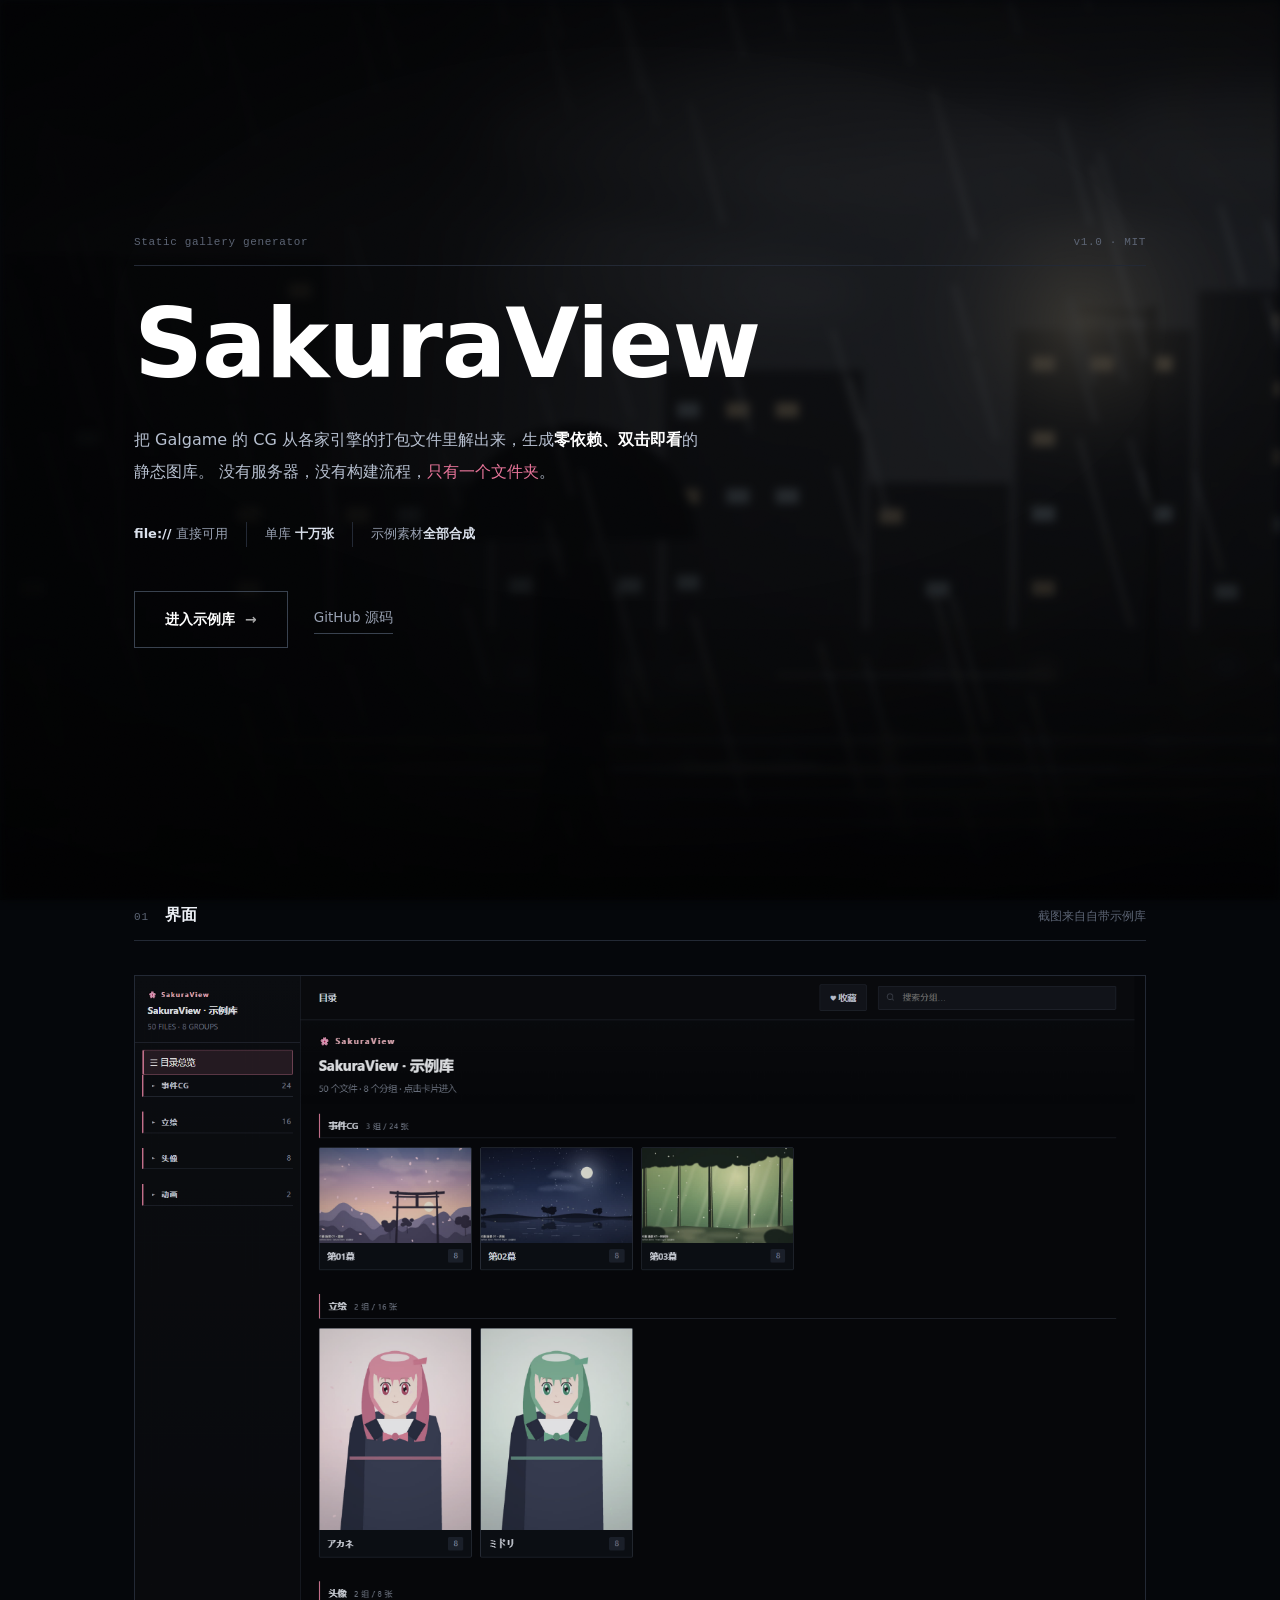
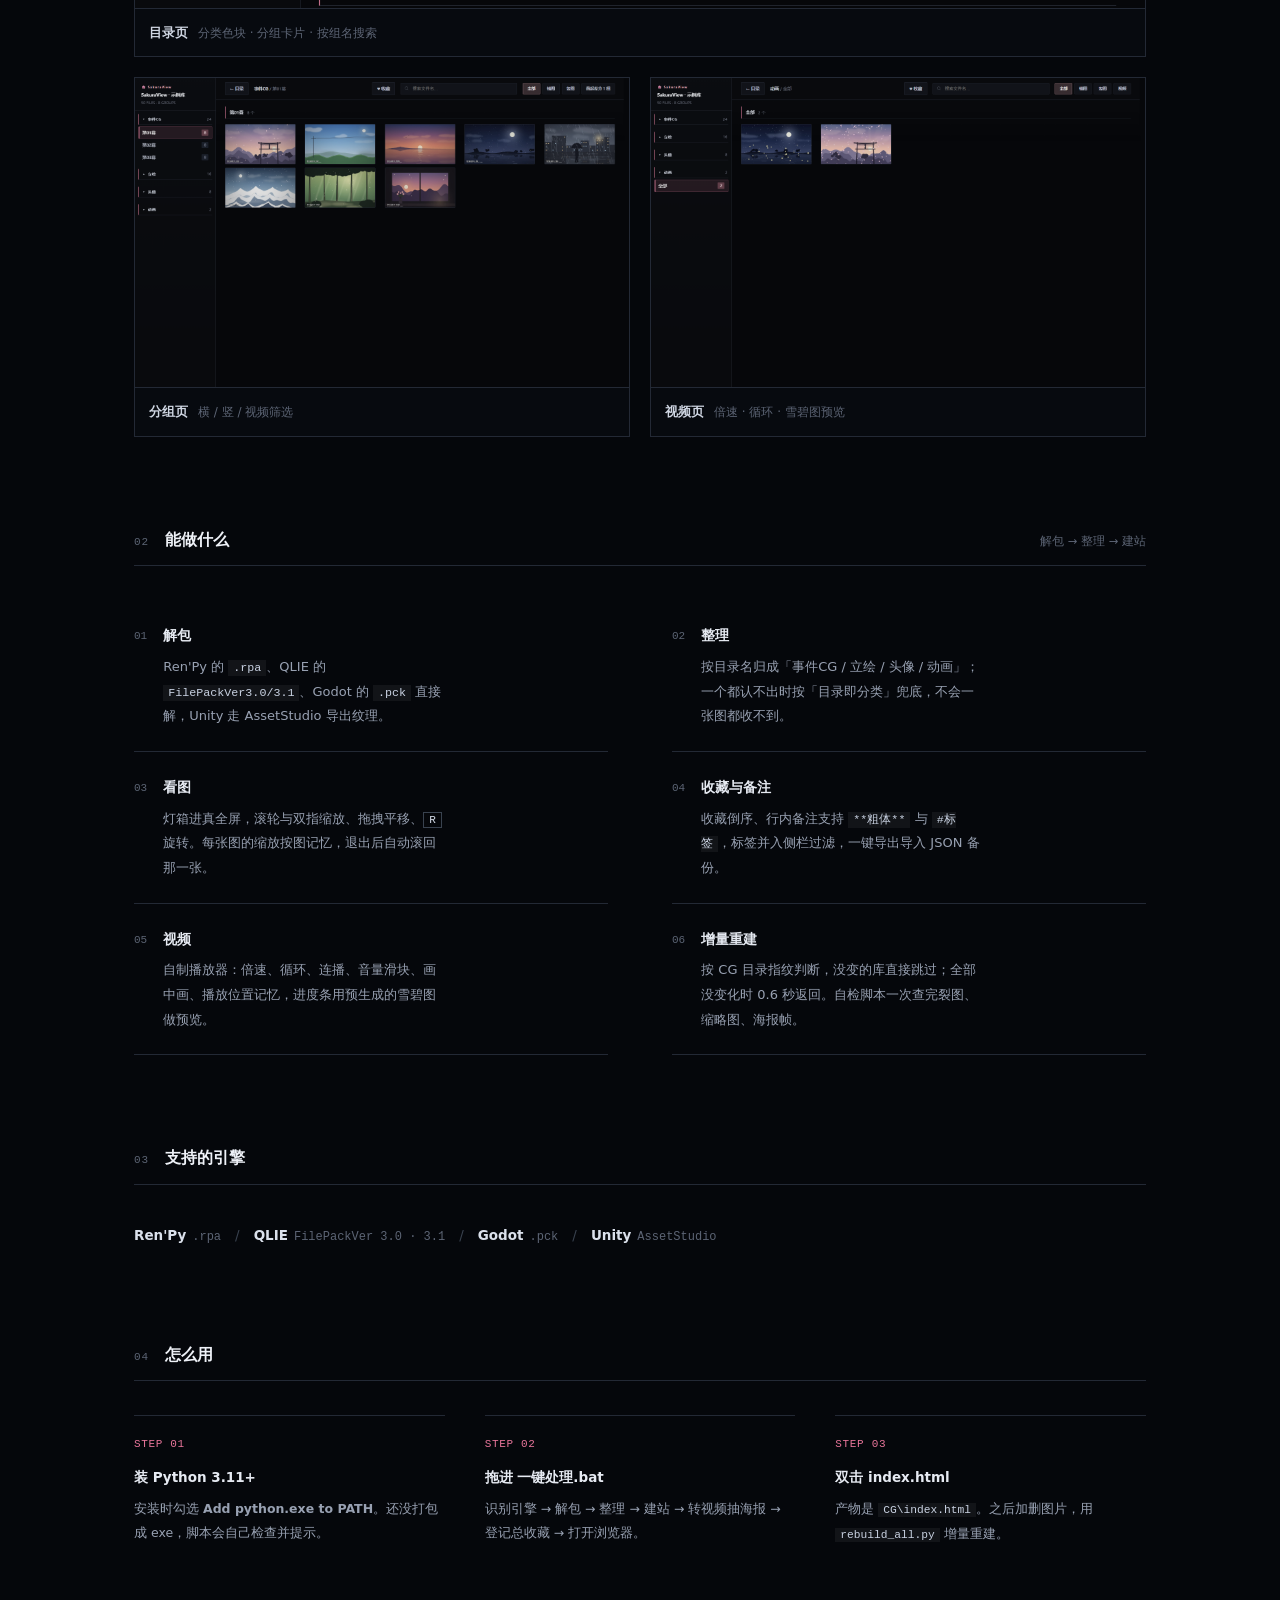
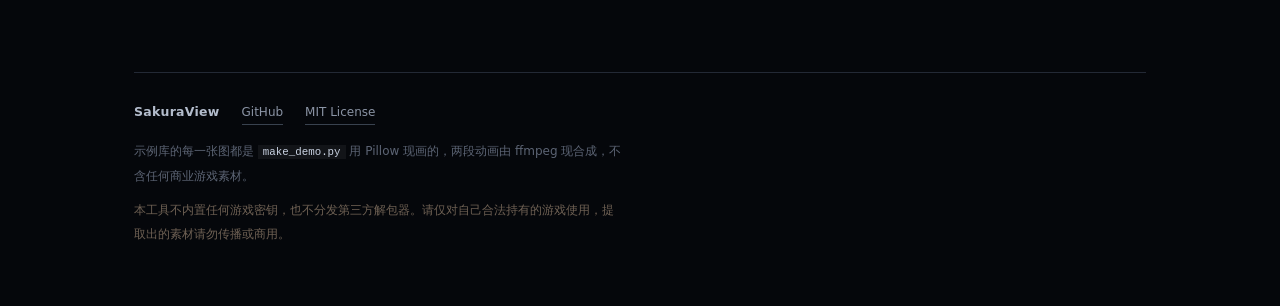
==== commit 75df617b: "去掉 AI 模板味：图库主题与落地页统一成编辑风格 图库（gen_site_generic.py 的 CSS）： - 配色从蓝紫渐变换成暖金 + 更暗的底，保留樱花粉做收藏/高亮 - 圆角一律收到 2" ====
--- a/index.html
+++ b/index.html
@@ -8,393 +8,277 @@
 <link rel="icon" href="data:image/svg+xml,<svg xmlns='http://www.w3.org/2000/svg' viewBox='0 0 100 100'><text y='.9em' font-size='90'>🌸</text></svg>">
 <style>
   :root{
-    --ink:#03050a;
-    --text:#e8ebf2;
-    --dim:#9fa8bb;
-    --faint:#5a6274;
-    --cool:#86abdf;
-    --warm:#e8b183;
-    --line:rgba(255,255,255,.07);
-    --line2:rgba(255,255,255,.16);
+    --ink:#05070b;
+    --ink2:#090c12;
+    --line:#232935;
+    --line2:#39424f;
+    --text:#e8ebf1;
+    --dim:#98a1b2;
+    --faint:#5c6474;
+    --pink:#e8759a;
     --sans:"Segoe UI","PingFang SC","Microsoft YaHei",system-ui,sans-serif;
-    --serif:Georgia,"Songti SC",serif;
+    --mono:ui-monospace,"Cascadia Mono",Consolas,"Courier New",monospace;
   }
   *{box-sizing:border-box;margin:0;padding:0}
-  html{scroll-behavior:smooth}
+  html{scroll-behavior:smooth;overflow-x:hidden}
   body{
     background:var(--ink); color:var(--text); min-height:100vh; overflow-x:hidden;
-    font:15px/1.85 var(--sans); -webkit-font-smoothing:antialiased;
+    font:15px/1.9 var(--sans); -webkit-font-smoothing:antialiased;
+    font-feature-settings:"tnum" 1;
   }
   a{color:inherit;text-decoration:none}
 
-  /* ══ 背景：剧照 · 雾 · 光斑 · 暗角 · 颗粒 ══════════ */
-  .bg,.fog,.bokeh,.vig,.grain{position:fixed;inset:0;pointer-events:none}
-
-  /* 剧照层：拿一张示例 CG 当"场景底"，重度压暗+虚化，只留氛围 */
+  /* 剧照底 + 暗角 + 颗粒（只有这三层，没有随机光斑） */
   .bg{
-    z-index:0;
+    position:fixed; inset:0; z-index:0; pointer-events:none;
     background:url("demo/CG/事件CG/第01幕/demo_c01_05.jpg") center 52%/cover no-repeat;
-    filter:brightness(.46) saturate(.52) blur(4px);
-    opacity:.95;
-  }
-  /* 压一层从下往上的黑，让文字永远压得住；中间留一线，别把画面全埋了 */
+    filter:brightness(.50) saturate(.55) blur(4px);
+  }
   .bg::after{
     content:""; position:absolute; inset:0;
     background:
-      linear-gradient(96deg, rgba(3,5,10,.94) 0%, rgba(3,5,10,.80) 34%, rgba(3,5,10,.46) 58%, rgba(3,5,10,.30) 100%),
-      linear-gradient(180deg, rgba(3,5,10,.60) 0%, transparent 24%, rgba(3,5,10,.42) 72%, var(--ink) 98%);
-  }
-
-  /* 雾：三团大范围径向渐变，缓慢漂 */
-  .fog{z-index:1;opacity:.9}
-  .fog i{position:absolute;inset:-25%;display:block;will-change:transform}
-  .fog i:nth-child(1){
-    background:radial-gradient(46% 40% at 24% 22%, rgba(110,150,215,.20), transparent 68%);
-    animation:driftA 54s ease-in-out infinite alternate;
-  }
-  .fog i:nth-child(2){
-    background:radial-gradient(40% 36% at 80% 24%, rgba(220,150,95,.13), transparent 70%);
-    animation:driftB 68s ease-in-out infinite alternate;
-  }
-  .fog i:nth-child(3){
-    background:radial-gradient(55% 46% at 50% 108%, rgba(190,214,250,.09), transparent 72%);
-    animation:driftA 82s ease-in-out infinite alternate-reverse;
-  }
-  @keyframes driftA{from{transform:translate3d(-2.4%,-1.6%,0) scale(1)}to{transform:translate3d(2.8%,2.2%,0) scale(1.1)}}
-  @keyframes driftB{from{transform:translate3d(2%,1.4%,0) scale(1.06)}to{transform:translate3d(-2.6%,-2%,0) scale(1)}}
-
-  /* 光斑：远景小点（吊灯串）+ 近景大光斑，全部 blur，慢速漂浮 */
-  .bokeh{z-index:1}
-  .bokeh i{
-    position:absolute; display:block; border-radius:50%;
-    animation:bob 22s ease-in-out infinite alternate;
-  }
-  @keyframes bob{from{transform:translate3d(0,0,0)}to{transform:translate3d(0,-26px,0)}}
-
-  .vig{
-    z-index:2;
-    background:
-      radial-gradient(120% 88% at 50% 36%, transparent 32%, rgba(0,0,0,.55) 78%, rgba(0,0,0,.85) 100%);
-  }
-  .grain{
-    z-index:3; opacity:.055; mix-blend-mode:overlay;
-    background-image:url("data:image/svg+xml,%3Csvg xmlns='http://www.w3.org/2000/svg' width='170' height='170'%3E%3Cfilter id='n'%3E%3CfeTurbulence type='fractalNoise' baseFrequency='.9' numOctaves='3' stitchTiles='stitch'/%3E%3C/filter%3E%3Crect width='100%25' height='100%25' filter='url(%23n)'/%3E%3C/svg%3E");
-  }
-
-  .wrap{position:relative;z-index:4;max-width:1140px;margin:0 auto;padding:0 34px}
-
-  /* ══ Hero ═════════════════════════════════════ */
-  .hero{
-    min-height:100vh; display:flex; flex-direction:column; justify-content:center;
-    padding:110px 0 130px; position:relative;
-  }
-  /* 片尾那种「细线 + 大写 + 宽字距」的标识组合 */
-  .mark{
-    display:flex; align-items:center; gap:16px; margin-bottom:40px;
-    font-size:10.5px; letter-spacing:.42em; text-transform:uppercase; color:#7c869c;
-    animation:rise 1s .05s both;
-  }
-  .mark::before,.mark::after{content:""; height:1px; flex:1; max-width:74px;
-    background:linear-gradient(90deg,transparent,var(--line2))}
-  .mark::after{background:linear-gradient(90deg,var(--line2),transparent)}
-  .mark b{color:#c9d6ee; font-weight:500; letter-spacing:.34em}
-  .mark i{width:1px; height:11px; background:var(--line2); display:block}
-
+      linear-gradient(96deg, rgba(4,6,10,.95) 0%, rgba(4,6,10,.84) 32%, rgba(4,6,10,.48) 58%, rgba(4,6,10,.28) 100%),
+      linear-gradient(180deg, rgba(4,6,10,.55) 0%, transparent 26%, rgba(4,6,10,.45) 74%, var(--ink) 98%);
+  }
+  .vig{position:fixed; inset:0; z-index:1; pointer-events:none;
+    background:radial-gradient(120% 90% at 50% 36%, transparent 34%, rgba(0,0,0,.55) 100%)}
+  .grain{position:fixed; inset:0; z-index:2; pointer-events:none; opacity:.05; mix-blend-mode:overlay;
+    background-image:url("data:image/svg+xml,%3Csvg xmlns='http://www.w3.org/2000/svg' width='170' height='170'%3E%3Cfilter id='n'%3E%3CfeTurbulence type='fractalNoise' baseFrequency='.9' numOctaves='3' stitchTiles='stitch'/%3E%3C/filter%3E%3Crect width='100%25' height='100%25' filter='url(%23n)'/%3E%3C/svg%3E")}
+
+  .wrap{position:relative; z-index:3; width:100%; max-width:1080px; margin:0 auto; padding:0 34px}
+
+  /* ── 首屏 ────────────────────────────────────── */
+  .hero{min-height:100vh; text-wrap:pretty; overflow-x:clip; display:flex; flex-direction:column; justify-content:center; padding:100px 0 120px}
+
+  .kicker{
+    font-family:var(--mono); font-size:11px; letter-spacing:.06em; color:var(--faint);
+    padding-bottom:12px; margin-bottom:30px; border-bottom:1px solid var(--line);
+    display:flex; justify-content:space-between; gap:20px;
+  }
   h1{
-    font-family:var(--sans); font-weight:800; letter-spacing:-.035em;
-    font-size:clamp(52px,9.2vw,112px); line-height:.94; color:#fff;
-    text-shadow:0 0 120px rgba(150,185,240,.35), 0 0 40px rgba(150,185,240,.14);
-    animation:rise 1.2s .1s both;
-  }
-  .lede{
-    margin-top:38px; max-width:46ch; font-size:clamp(15px,1.5vw,17px);
-    color:#b3bccf; line-height:2;
-    animation:rise 1s .26s both;
-  }
+    max-width:100%; overflow-wrap:anywhere;
+    font-size:clamp(50px,8.4vw,96px); font-weight:700; letter-spacing:-.012em;
+    line-height:1.02; color:#fff;
+  }
+  .lede{margin-top:30px; max-width:min(610px,100%); font-size:16px; line-height:2; color:#b7c0d0; text-wrap:pretty}
+  .lede .nw{white-space:nowrap}
   .lede b{color:#fff; font-weight:600}
-  .lede em{font-style:normal; color:var(--warm)}
-
-  .meta{
-    margin-top:34px; display:flex; flex-wrap:wrap; gap:10px 30px;
-    font-size:11.5px; letter-spacing:.2em; text-transform:uppercase; color:var(--faint);
-    animation:rise 1s .36s both;
-  }
-  .meta span{display:flex; align-items:center; gap:9px}
-  .meta span::before{
-    content:""; width:4px; height:4px; border-radius:50%; background:var(--warm);
-    box-shadow:0 0 12px rgba(232,177,131,.95);
-  }
-
-  .cta{margin-top:56px; display:flex; align-items:center; gap:34px; flex-wrap:wrap;
-       animation:rise 1s .46s both}
+  .lede em{font-style:normal; color:var(--pink)}
+
+  .facts{
+    margin-top:34px; display:flex; flex-wrap:wrap; gap:6px 0;
+    font-size:13px; color:var(--dim);
+  }
+  .facts span{padding-right:18px; margin-right:18px; border-right:1px solid var(--line)}
+  .facts span:last-child{border-right:0}
+  .facts b{color:#dbe1ec; font-weight:600}
+
+  .cta{margin-top:44px; display:flex; align-items:center; gap:26px; flex-wrap:wrap}
   .btn{
-    display:inline-flex; align-items:center; gap:12px; padding:16px 38px;
-    font-size:13.5px; font-weight:600; letter-spacing:.14em; text-transform:uppercase;
-    color:#eef2fa; border:1px solid rgba(255,255,255,.34); border-radius:1px;
-    background:rgba(255,255,255,.03); position:relative; overflow:hidden;
-    transition:.4s cubic-bezier(.4,0,.2,1); backdrop-filter:blur(3px);
-  }
-  .btn::after{
-    content:""; position:absolute; inset:-1px; opacity:0; transition:.4s;
-    background:radial-gradient(120% 130% at 50% 120%, rgba(200,220,255,.45), transparent 70%);
-  }
-  .btn:hover{border-color:#fff; color:#fff; box-shadow:0 0 60px -12px rgba(180,205,255,.65)}
-  .btn:hover::after{opacity:1}
-  .btn .arw{transition:transform .4s}
-  .btn:hover .arw{transform:translateX(6px)}
-  .link{
-    font-size:12.5px; letter-spacing:.16em; text-transform:uppercase; color:#8b95ab;
-    border-bottom:1px solid rgba(139,149,171,.3); padding-bottom:3px; transition:.3s;
-  }
-  .link:hover{color:#e6ecf8; border-color:rgba(230,236,248,.7)}
-
-  /* 滚动提示 */
-  .scroll{
-    position:absolute; left:50%; bottom:38px; transform:translateX(-50%);
-    display:flex; flex-direction:column; align-items:center; gap:10px;
-    font-size:9.5px; letter-spacing:.38em; text-transform:uppercase; color:#4e5666;
-    animation:fadeIn 1.4s 1.2s both;
-  }
-  .scroll::after{
-    content:""; width:1px; height:44px;
-    background:linear-gradient(180deg,rgba(255,255,255,.32),transparent);
-  }
-  @keyframes fadeIn{from{opacity:0}to{opacity:1}}
-  @keyframes rise{from{opacity:0;transform:translateY(26px)}to{opacity:1;transform:none}}
-
-  /* ══ 剧照区 ═══════════════════════════════════ */
-  .rule{height:1px; background:linear-gradient(90deg,transparent,var(--line2) 15%,var(--line2) 85%,transparent)}
-
-  .shots{padding:100px 0 0}
-  .shot{
-    display:block; position:relative; overflow:hidden;
-    border:1px solid var(--line); background:#06080d;
-    transition:.5s cubic-bezier(.4,0,.2,1);
-  }
-  /* 低饱和 + 强暗角：让截图像"剧照"而不是"网页截图" */
-  .shot img{
-    display:block; width:100%; height:auto;
-    filter:saturate(.74) brightness(.86) contrast(1.08);
-    transition:.5s cubic-bezier(.4,0,.2,1);
-  }
-  .shot::after{
-    content:""; position:absolute; inset:0; pointer-events:none; transition:.5s;
-    box-shadow:inset 0 0 120px rgba(0,0,0,.75), inset 0 0 40px rgba(0,0,0,.45);
-    background:linear-gradient(180deg,rgba(3,5,10,.35),transparent 22%,transparent 62%,rgba(3,5,10,.55));
-  }
-  .shot:hover{border-color:rgba(190,215,255,.4); transform:translateY(-5px)}
-  .shot:hover img{filter:saturate(.98) brightness(1.02) contrast(1.03); transform:scale(1.012)}
-  .shot:hover::after{box-shadow:inset 0 0 70px rgba(0,0,0,.3)}
-  .shot .cap{
-    position:absolute; left:0; right:0; bottom:0; z-index:2; padding:40px 26px 20px;
-    display:flex; align-items:baseline; gap:14px; flex-wrap:wrap;
-    background:linear-gradient(0deg,rgba(2,4,8,.95),rgba(2,4,8,.5) 58%,transparent);
-  }
-  .shot .cap b{
-    font-size:12px; font-weight:700; letter-spacing:.26em; text-transform:uppercase; color:#f0f4fc;
-  }
-  .shot .cap i{font-style:normal; font-size:11.5px; letter-spacing:.06em; color:#8b93a6}
-  .shots .duo{display:grid; gap:22px; grid-template-columns:1fr 1fr; margin-top:22px}
-  @media(max-width:780px){.shots .duo{grid-template-columns:1fr}}
-
-  /* ══ 章节 ═════════════════════════════════════ */
-  section{padding:104px 0 0}
-  .head{display:flex; align-items:baseline; gap:18px; margin-bottom:50px}
-  .head .num{font-family:var(--serif); font-size:11px; letter-spacing:.24em; color:#4e5666}
-  .head h2{
-    font-size:clamp(22px,2.8vw,30px); font-weight:800; letter-spacing:-.01em; color:#eef2fa;
-  }
-  .head .hint{margin-left:auto; font-size:10.5px; letter-spacing:.26em; text-transform:uppercase; color:#4e5666}
-
-  /* 特性：细线清单，无卡片 */
-  .feat{display:grid; grid-template-columns:1fr 1fr; gap:0 72px}
-  @media(max-width:840px){.feat{grid-template-columns:1fr; gap:0}}
-  .item{padding:28px 0; border-top:1px solid var(--line); transition:.4s}
-  .item:hover{border-color:var(--line2)}
-  .item h3{
-    font-size:14.5px; font-weight:700; letter-spacing:.01em; margin-bottom:10px; color:#e9edf6;
-    display:flex; align-items:center; gap:13px;
-  }
-  .item h3 .k{
-    font-size:9.5px; letter-spacing:.22em; text-transform:uppercase; color:var(--cool);
-    opacity:.7; font-weight:600;
-  }
-  .item p{font-size:13.2px; color:#a5afc4; line-height:1.95; max-width:37ch}
-  .item:hover h3 .k{opacity:1}
-
-  /* 引擎 */
-  .engines{display:flex; flex-wrap:wrap; gap:12px}
-  .eng{
-    padding:14px 22px; border:1px solid var(--line);
-    font-size:12.5px; letter-spacing:.08em; color:#c3cde0; transition:.35s;
-    background:rgba(255,255,255,.012);
-  }
-  .eng:hover{border-color:rgba(190,215,255,.42); color:#fff; background:rgba(134,171,223,.07)}
-  .eng span{color:#4e5666; font-size:10.5px; margin-left:11px; letter-spacing:.06em}
-
-  /* 步骤 */
-  .steps{display:grid; grid-template-columns:repeat(3,1fr); gap:1px; background:var(--line)}
-  @media(max-width:840px){.steps{grid-template-columns:1fr}}
-  .step{padding:34px 28px; background:rgba(3,5,10,.72); transition:.4s; backdrop-filter:blur(2px)}
-  .step:hover{background:rgba(255,255,255,.032)}
-  .step .n{
-    font-size:11px; letter-spacing:.3em; color:transparent; -webkit-text-stroke:1px rgba(190,215,255,.5);
-    display:block; margin-bottom:22px; font-weight:700;
-  }
-  .step h3{font-size:13.5px; font-weight:700; margin-bottom:10px; color:#e9edf6; letter-spacing:.01em}
-  .step p{font-size:12.8px; color:var(--dim); line-height:1.95}
-
-  code{
-    font-family:ui-monospace,"Cascadia Mono",Consolas,monospace; font-size:.88em;
-    color:#c9d4ea; background:rgba(255,255,255,.055); padding:1px 6px;
-  }
-  kbd{
-    font-family:ui-monospace,Consolas,monospace; font-size:.85em; padding:1px 6px;
-    border:1px solid var(--line2); color:#d5dcec;
-  }
-
-  /* ══ 页脚 ═════════════════════════════════════ */
+    display:inline-flex; align-items:center; gap:10px; padding:14px 30px;
+    font-size:14px; font-weight:600; color:#fff;
+    border:1px solid var(--line2); transition:border-color .2s, background .2s;
+  }
+  .btn:hover{border-color:#8d98a8; background:rgba(255,255,255,.04)}
+  .btn .arw{opacity:.65}
+  .btn:hover .arw{opacity:1}
+  .link{font-size:13.5px; color:var(--dim); border-bottom:1px solid var(--line2); padding-bottom:2px;
+        transition:color .2s,border-color .2s}
+  .link:hover{color:#fff; border-color:#fff}
+
+  /* ── 图版（截图） ─────────────────────────────── */
+  .band{padding:88px 0 0}
+  .bandhead{
+    display:flex; align-items:baseline; gap:16px; margin-bottom:34px;
+    padding-bottom:10px; border-bottom:1px solid var(--line);
+  }
+  .bandhead .no{font-family:var(--mono); font-size:11px; color:var(--faint); letter-spacing:.08em}
+  .bandhead h2{font-size:16px; font-weight:650; color:#eef1f7; letter-spacing:0}
+  .bandhead .note{margin-left:auto; font-size:11.5px; color:var(--faint)}
+
+  figure.plate{margin:0; border:1px solid var(--line); background:#070a0f}
+  figure.plate{min-width:0}
+  figure.plate img{display:block; width:100%; height:auto; filter:saturate(.8) brightness(.9)}
+  figure.plate figcaption{
+    display:flex; align-items:baseline; gap:10px; padding:12px 14px;
+    border-top:1px solid var(--line); font-size:12px; color:var(--faint);
+  }
+  figure.plate figcaption b{color:#cfd6e2; font-weight:600; font-size:12.5px}
+  a.plate{display:block}
+  figure.plate figcaption{border-top:1px solid var(--line)}
+  a.plate:hover{border-color:var(--line2)}
+  a.plate:hover img{filter:saturate(.92) brightness(.98)}
+  .plates-2{display:grid; gap:20px; grid-template-columns:1fr 1fr; margin-top:20px}
+  @media(max-width:760px){.plates-2{grid-template-columns:1fr}}
+
+  /* ── 特性（两栏列表，非卡片） ──────────────────── */
+  .feat{display:grid; grid-template-columns:1fr 1fr; gap:0 64px}
+  @media(max-width:820px){.feat{grid-template-columns:1fr}}
+  .row{padding:22px 0; border-bottom:1px solid var(--line); display:flex; gap:16px}
+  .row .idx{font-family:var(--mono); font-size:11px; color:var(--faint); padding-top:4px; flex:none}
+  .row h3{font-size:14px; font-weight:600; color:#e6eaf2; margin-bottom:6px}
+  .row p{font-size:13px; line-height:1.9; color:var(--dim); max-width:34ch}
+
+  /* ── 引擎 / 步骤 ──────────────────────────────── */
+  .inline-list{font-size:13.5px; color:var(--dim); line-height:2.4}
+  .inline-list b{color:#dbe1ec; font-weight:600}
+  .inline-list i{font-style:normal; color:var(--faint); font-family:var(--mono); font-size:12px;
+                 margin-left:6px}
+  .inline-list .sep{color:var(--line2); margin:0 14px}
+
+  .steps{display:grid; grid-template-columns:repeat(3,1fr); gap:0 40px}
+  @media(max-width:820px){.steps{grid-template-columns:1fr; gap:0}}
+  .step{padding:18px 0 22px; border-top:1px solid var(--line)}
+  .step .n{font-family:var(--mono); font-size:11px; color:var(--pink); letter-spacing:.06em;
+           display:block; margin-bottom:10px}
+  .step h3{font-size:13.5px; font-weight:600; color:#e6eaf2; margin-bottom:7px}
+  .step p{font-size:12.5px; line-height:1.9; color:var(--dim)}
+
+  code{font-family:var(--mono); font-size:.9em; color:#c9d2e2; background:rgba(255,255,255,.055);
+       padding:1px 5px}
+  kbd{font-family:var(--mono); font-size:.85em; padding:1px 5px; border:1px solid var(--line2); color:#d5dce9}
+
+  /* ── 页脚 ────────────────────────────────────── */
   footer{
-    margin-top:140px; padding:46px 0 74px; border-top:1px solid var(--line);
-    font-size:12px; color:#4e5666; line-height:2;
-  }
-  footer .frow{display:flex; flex-wrap:wrap; gap:10px 26px; align-items:center; margin-bottom:20px}
-  footer .brand{font-size:11px; font-weight:700; letter-spacing:.34em; text-transform:uppercase; color:#9aa5bb}
-  footer .brand::after{content:""; display:inline-block; width:34px; height:1px; background:var(--line2);
-    vertical-align:middle; margin-left:14px}
-  footer a{color:#8b95ab; transition:.25s}
-  footer a:hover{color:#e6ecf8}
-  .warn{color:#7e6c58; margin-top:14px; max-width:64ch}
-
-  /* 窄屏：宽字距的标识组合会撑破容器，这里收一收 */
+    margin-top:104px; padding:26px 0 60px; border-top:1px solid var(--line);
+    font-size:12px; color:var(--faint); line-height:2;
+  }
+  footer .top{display:flex; flex-wrap:wrap; gap:8px 22px; align-items:baseline; margin-bottom:14px}
+  footer .name{font-size:12.5px; font-weight:600; color:#b3bccc; letter-spacing:.02em}
+  footer a{color:#8b94a5; border-bottom:1px solid var(--line2); transition:color .2s}
+  footer a:hover{color:#e8ebf1}
+  footer p{max-width:64ch}
+  .warn{max-width:64ch; margin-top:10px; color:#6f6154}
+
   @media(max-width:660px){
     .wrap{padding:0 22px}
-    .hero{padding:84px 0 112px; min-height:auto}
-    .mark{font-size:9px; letter-spacing:.26em; flex-wrap:wrap; gap:10px; margin-bottom:30px}
-    .mark::before,.mark::after,.mark i{display:none}
-    h1{font-size:clamp(42px,13.5vw,64px); letter-spacing:-.03em}
-    .lede{font-size:14.5px; margin-top:28px}
-    .meta{font-size:10.5px; letter-spacing:.14em; gap:8px 20px}
-    .cta{gap:22px; margin-top:40px}
-    .btn{padding:14px 26px; font-size:12px; letter-spacing:.1em}
-    .scroll{display:none}
-    .shot .cap{padding:26px 16px 14px; gap:8px}
-    .feat{gap:0}
-    .item{padding:24px 0}
-  }
-
-  @media(prefers-reduced-motion:reduce){
-    *{animation:none !important; transition:none !important}
-    .shot img{filter:saturate(.8) brightness(.94)}
+    .hero{padding:72px 0 96px; min-height:auto}
+    .kicker{font-size:10px; margin-bottom:24px}
+    h1{font-size:clamp(34px,10.5vw,52px); letter-spacing:-.02em}
+    .lede{font-size:14.5px; margin-top:24px}
+    .facts{display:block; font-size:12.5px; line-height:2}
+    .facts span{display:block; border-right:0; padding-right:0; margin-right:0}
+    .lede{max-width:none}
+    .cta{margin-top:34px; gap:18px}
+    .btn{padding:12px 22px; font-size:13px}
+    .band{padding:64px 0 0}
+    .row{padding:18px 0}
+    .inline-list{line-height:2.2}
+    .inline-list .sep{margin:0 8px}
   }
 </style>
 </head>
 <body>
 
 <div class="bg"></div>
-<div class="fog"><i></i><i></i><i></i></div>
-<div class="bokeh" id="bokeh"></div>
 <div class="vig"></div>
 <div class="grain"></div>
 
 <div class="wrap">
 
   <header class="hero">
-    <div class="mark"><b>SakuraView</b><i></i>Static Gallery Generator</div>
+    <div class="kicker">
+      <span>Static gallery generator</span>
+      <span>v1.0 · MIT</span>
+    </div>
 
     <h1>SakuraView</h1>
 
     <p class="lede">
-      把 Galgame 的 CG 从各家引擎的打包文件里解出来，<br>
-      生成<b>零依赖、双击即看</b>的静态图库。<br>
+      把 Galgame 的 CG 从各家引擎的打包文件里解出来，生成<b>零依赖、双击即看</b>的<span class="nw">静态图库</span>。
       没有服务器，没有构建流程，<em>只有一个文件夹</em>。
     </p>
 
-    <div class="meta">
-      <span>file:// 直接可用</span>
-      <span>单库十万张</span>
-      <span>素材全部合成</span>
+    <div class="facts">
+      <span><b>file://</b> 直接可用</span>
+      <span>单库 <b>十万张</b></span>
+      <span>示例素材<b>全部合成</b></span>
     </div>
 
     <div class="cta">
       <a class="btn" href="demo/CG/index.html">进入示例库 <span class="arw">→</span></a>
       <a class="link" href="https://github.com/hongcheng343432121/SakuraView">GitHub 源码</a>
     </div>
-
-    <div class="scroll">Scroll</div>
   </header>
 
-  <div class="rule"></div>
-
-  <section class="shots">
-    <a class="shot" href="demo/CG/index.html">
-      <img src="docs/screenshots/01-index.png" alt="目录页：按分类分组，卡片带缩略图">
-      <div class="cap"><b>目录页</b><i>分类色块 · 分组卡片 · 按组名搜索</i></div>
-    </a>
-    <div class="duo">
-      <a class="shot" href="demo/CG/p01.html">
-        <img src="docs/screenshots/02-group.png" alt="分组页：图片网格">
-        <div class="cap"><b>分组页</b><i>横 / 竖 / 视频筛选 · 批量框选</i></div>
-      </a>
-      <a class="shot" href="demo/CG/p08.html">
-        <img src="docs/screenshots/03-video.png" alt="视频页：自制播放器">
-        <div class="cap"><b>视频页</b><i>倍速 · 循环 · 雪碧图预览</i></div>
-      </a>
+  <section class="band" style="padding-top:0">
+    <div class="bandhead">
+      <span class="no">01</span>
+      <h2>界面</h2>
+      <span class="note">截图来自自带示例库</span>
+    </div>
+
+    <figure class="plate">
+      <a href="demo/CG/index.html"><img src="docs/screenshots/01-index.png" alt="目录页：按分类分组，卡片带缩略图"></a>
+      <figcaption><b>目录页</b> 分类色块 · 分组卡片 · 按组名搜索</figcaption>
+    </figure>
+
+    <div class="plates-2">
+      <figure class="plate">
+        <a href="demo/CG/p01.html"><img src="docs/screenshots/02-group.png" alt="分组页：图片网格"></a>
+        <figcaption><b>分组页</b> 横 / 竖 / 视频筛选</figcaption>
+      </figure>
+      <figure class="plate">
+        <a href="demo/CG/p08.html"><img src="docs/screenshots/03-video.png" alt="视频页：自制播放器"></a>
+        <figcaption><b>视频页</b> 倍速 · 循环 · 雪碧图预览</figcaption>
+      </figure>
     </div>
   </section>
 
-  <section>
-    <div class="head">
-      <span class="num">01</span>
-      <h2>它做什么</h2>
-      <span class="hint">解包 → 整理 → 建站</span>
+  <section class="band">
+    <div class="bandhead">
+      <span class="no">02</span>
+      <h2>能做什么</h2>
+      <span class="note">解包 → 整理 → 建站</span>
     </div>
     <div class="feat">
-      <div class="item">
-        <h3><span class="k">Extract</span>解包</h3>
-        <p>Ren'Py 的 <code>.rpa</code>、QLIE 的 <code>FilePackVer3.0/3.1</code>、Godot 的 <code>.pck</code> 直接解，Unity 走 AssetStudio 导出纹理。</p>
-      </div>
-      <div class="item">
-        <h3><span class="k">Organize</span>整理</h3>
-        <p>按目录名归成「事件CG / 立绘 / 头像 / 动画」；一个都认不出时按「目录即分类」兜底，不会一张图都收不到。</p>
-      </div>
-      <div class="item">
-        <h3><span class="k">View</span>看图</h3>
-        <p>灯箱进真全屏，滚轮与双指缩放、拖拽平移、<kbd>R</kbd> 旋转。每张图的缩放按图记忆，退出后自动滚回那一张。</p>
-      </div>
-      <div class="item">
-        <h3><span class="k">Curate</span>收藏与备注</h3>
-        <p>收藏倒序、行内备注支持 <code>**粗体**</code> 与 <code>#标签</code>，标签并入侧栏过滤，一键导出导入 JSON 备份。</p>
-      </div>
-      <div class="item">
-        <h3><span class="k">Play</span>视频</h3>
-        <p>自制播放器：倍速、循环、连播、音量滑块、画中画、播放位置记忆，进度条用预生成的雪碧图做预览。</p>
-      </div>
-      <div class="item">
-        <h3><span class="k">Rebuild</span>增量重建</h3>
-        <p>按 CG 目录指纹判断，没变的库直接跳过；全部没变化时 0.6 秒返回。自检脚本一次查完裂图、缩略图、海报帧。</p>
+      <div class="row">
+        <span class="idx">01</span>
+        <div><h3>解包</h3>
+        <p>Ren'Py 的 <code>.rpa</code>、QLIE 的 <code>FilePackVer3.0/3.1</code>、Godot 的 <code>.pck</code> 直接解，Unity 走 AssetStudio 导出纹理。</p></div>
+      </div>
+      <div class="row">
+        <span class="idx">02</span>
+        <div><h3>整理</h3>
+        <p>按目录名归成「事件CG / 立绘 / 头像 / 动画」；一个都认不出时按「目录即分类」兜底，不会一张图都收不到。</p></div>
+      </div>
+      <div class="row">
+        <span class="idx">03</span>
+        <div><h3>看图</h3>
+        <p>灯箱进真全屏，滚轮与双指缩放、拖拽平移、<kbd>R</kbd> 旋转。每张图的缩放按图记忆，退出后自动滚回那一张。</p></div>
+      </div>
+      <div class="row">
+        <span class="idx">04</span>
+        <div><h3>收藏与备注</h3>
+        <p>收藏倒序、行内备注支持 <code>**粗体**</code> 与 <code>#标签</code>，标签并入侧栏过滤，一键导出导入 JSON 备份。</p></div>
+      </div>
+      <div class="row">
+        <span class="idx">05</span>
+        <div><h3>视频</h3>
+        <p>自制播放器：倍速、循环、连播、音量滑块、画中画、播放位置记忆，进度条用预生成的雪碧图做预览。</p></div>
+      </div>
+      <div class="row">
+        <span class="idx">06</span>
+        <div><h3>增量重建</h3>
+        <p>按 CG 目录指纹判断，没变的库直接跳过；全部没变化时 0.6 秒返回。自检脚本一次查完裂图、缩略图、海报帧。</p></div>
       </div>
     </div>
   </section>
 
-  <section>
-    <div class="head">
-      <span class="num">02</span>
+  <section class="band">
+    <div class="bandhead">
+      <span class="no">03</span>
       <h2>支持的引擎</h2>
     </div>
-    <div class="engines">
-      <div class="eng">Ren'Py<span>.rpa</span></div>
-      <div class="eng">QLIE<span>FilePackVer 3.0 / 3.1</span></div>
-      <div class="eng">Godot<span>.pck</span></div>
-      <div class="eng">Unity<span>AssetStudio 导出纹理</span></div>
-    </div>
+    <p class="inline-list">
+      <b>Ren'Py</b><i>.rpa</i><span class="sep">/</span><b>QLIE</b><i>FilePackVer 3.0 · 3.1</i><span class="sep">/</span><b>Godot</b><i>.pck</i><span class="sep">/</span><b>Unity</b><i>AssetStudio</i>
+    </p>
   </section>
 
-  <section>
-    <div class="head">
-      <span class="num">03</span>
+  <section class="band">
+    <div class="bandhead">
+      <span class="no">04</span>
       <h2>怎么用</h2>
-      <span class="hint">三步</span>
     </div>
     <div class="steps">
       <div class="step">
@@ -405,69 +289,26 @@
       <div class="step">
         <span class="n">STEP 02</span>
         <h3>拖进 一键处理.bat</h3>
-        <p>识别引擎 → 解包 → 整理 → 建站 → 转视频抽海报 → 登记总收藏 → 打开浏览器，一条龙。</p>
+        <p>识别引擎 → 解包 → 整理 → 建站 → 转视频抽海报 → 登记总收藏 → 打开浏览器。</p>
       </div>
       <div class="step">
         <span class="n">STEP 03</span>
         <h3>双击 index.html</h3>
-        <p>产物是 <code>CG\index.html</code>。之后往目录里加删图片，用 <code>rebuild_all.py</code> 增量重建。</p>
+        <p>产物是 <code>CG\index.html</code>。之后加删图片，用 <code>rebuild_all.py</code> 增量重建。</p>
       </div>
     </div>
   </section>
 
   <footer>
-    <div class="frow">
-      <span class="brand">SakuraView</span>
+    <div class="top">
+      <span class="name">SakuraView</span>
       <a href="https://github.com/hongcheng343432121/SakuraView">GitHub</a>
       <a href="https://github.com/hongcheng343432121/SakuraView/blob/main/LICENSE">MIT License</a>
     </div>
-    <p style="max-width:66ch">
-      示例库的每一张图都是 <code>make_demo.py</code> 用 Pillow 现画的，两段动画由 ffmpeg 现合成，不含任何商业游戏素材。
-    </p>
-    <p class="warn">
-      本工具不内置任何游戏密钥，也不分发第三方解包器。请仅对自己合法持有的游戏使用，提取出的素材请勿传播或商用。
-    </p>
+    <p>示例库的每一张图都是 <code>make_demo.py</code> 用 Pillow 现画的，两段动画由 ffmpeg 现合成，不含任何商业游戏素材。</p>
+    <p class="warn">本工具不内置任何游戏密钥，也不分发第三方解包器。请仅对自己合法持有的游戏使用，提取出的素材请勿传播或商用。</p>
   </footer>
 
 </div>
-
-<script>
-  /* 光斑：远景密集小点（吊灯串）+ 近景大光斑，纯 DOM 生成，数量按屏幕宽度收敛 */
-  (function () {
-    var box = document.getElementById('bokeh');
-    if (!box) return;
-    var reduce = window.matchMedia('(prefers-reduced-motion: reduce)').matches;
-    var W = window.innerWidth, H = window.innerHeight;
-    var small = W < 720;
-    var nSmall = small ? 26 : 58;      // 远景小点
-    var nBig = small ? 4 : 9;          // 近景大光斑
-    var pal = [
-      'rgba(255,205,150,',   // 暖烛光
-      'rgba(255,225,190,',   // 米白
-      'rgba(170,200,245,',   // 冷吊灯
-      'rgba(230,160,120,'    // 暗橙
-    ];
-    function rnd(a, b) { return a + Math.random() * (b - a); }
-    function add(size, blur, alpha, palIdx, dur) {
-      var el = document.createElement('i');
-      var s = size;
-      el.style.width = s + 'px';
-      el.style.height = s + 'px';
-      el.style.left = rnd(-4, 100) + '%';
-      el.style.top = rnd(4, 96) + '%';
-      /* 用径向渐变代替实色圆：边缘天然柔和，不会有"脏点"的硬边 */
-      el.style.background = 'radial-gradient(closest-side, ' + pal[palIdx] + rnd(alpha * .9, alpha) +
-                            ') 0%, ' + pal[palIdx] + (alpha * .35).toFixed(2) + ') 42%, transparent 100%)';
-      el.style.filter = 'blur(' + blur + 'px)';
-      el.style.animationDuration = dur + 's';
-      el.style.animationDelay = '-' + rnd(0, dur) + 's';
-      box.appendChild(el);
-    }
-    if (!reduce) {
-      for (var i = 0; i < nSmall; i++) add(rnd(2, 7), rnd(1, 3), .55, Math.floor(rnd(0, 4)), rnd(16, 34));
-      for (var j = 0; j < nBig; j++) add(rnd(50, 130), rnd(18, 42), .12, Math.floor(rnd(0, 4)), rnd(26, 48));
-    }
-  })();
-</script>
 </body>
 </html>
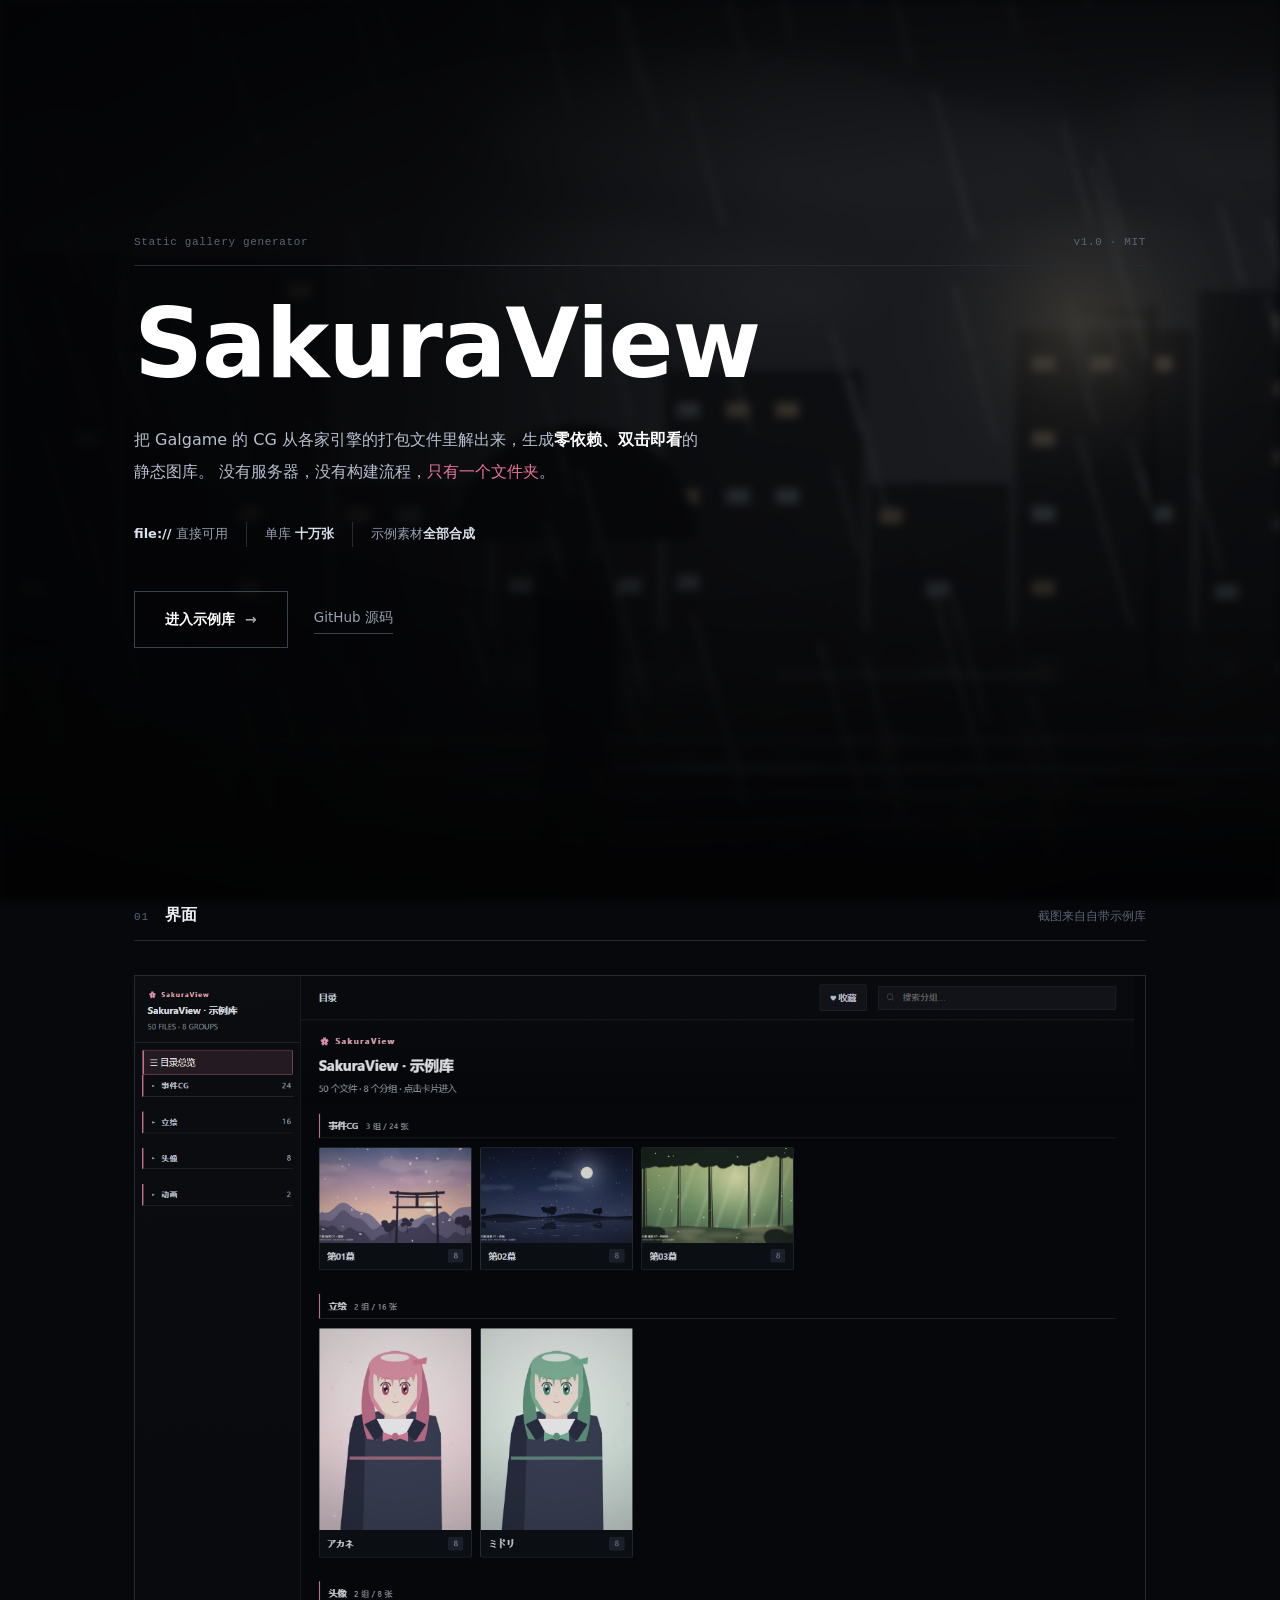
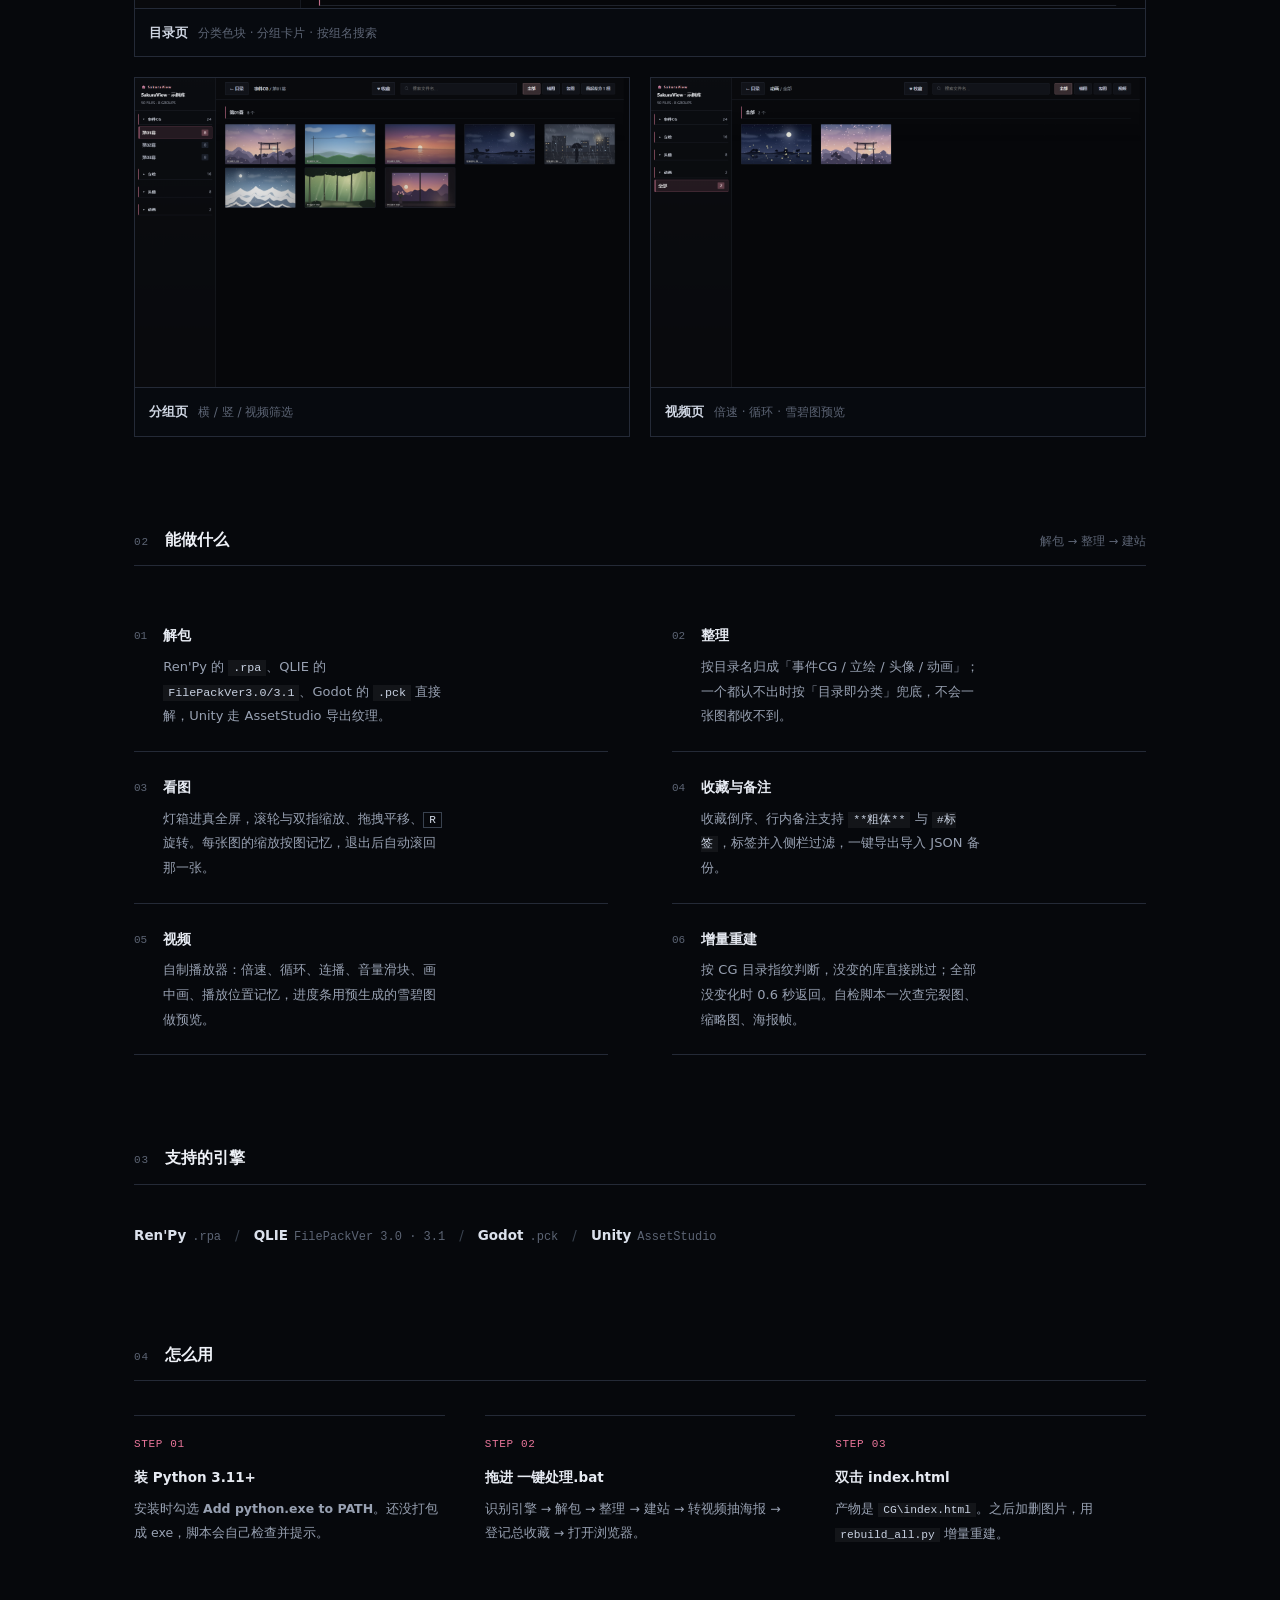
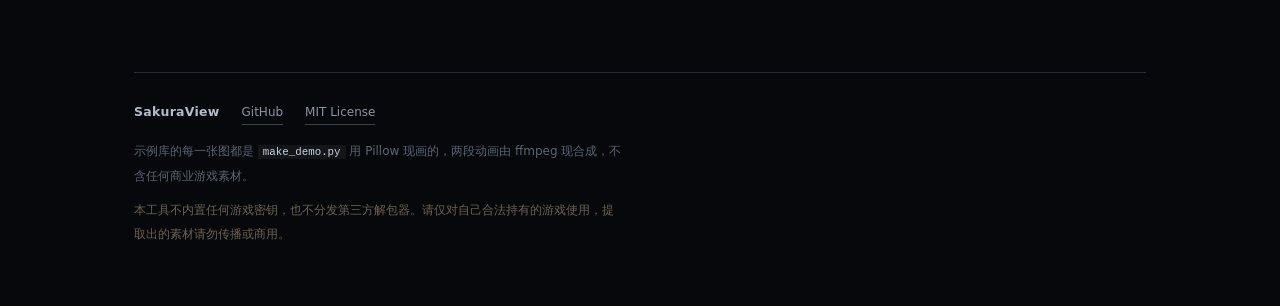
==== commit 8b813345: "加 DESIGN.md：把这两轮定下的视觉规则写成硬约束 - 统一两套 token（图库 gen_site_generic.py / 落地页 index.html），   text 对齐 #e9ebf" ====
--- a/index.html
+++ b/index.html
@@ -8,11 +8,11 @@
 <link rel="icon" href="data:image/svg+xml,<svg xmlns='http://www.w3.org/2000/svg' viewBox='0 0 100 100'><text y='.9em' font-size='90'>🌸</text></svg>">
 <style>
   :root{
-    --ink:#05070b;
-    --ink2:#090c12;
-    --line:#232935;
+    --ink:#06080c;
+    --ink2:#0c1017;
+    --line:#242a37;
     --line2:#39424f;
-    --text:#e8ebf1;
+    --text:#e9ebf1;
     --dim:#98a1b2;
     --faint:#5c6474;
     --pink:#e8759a;
